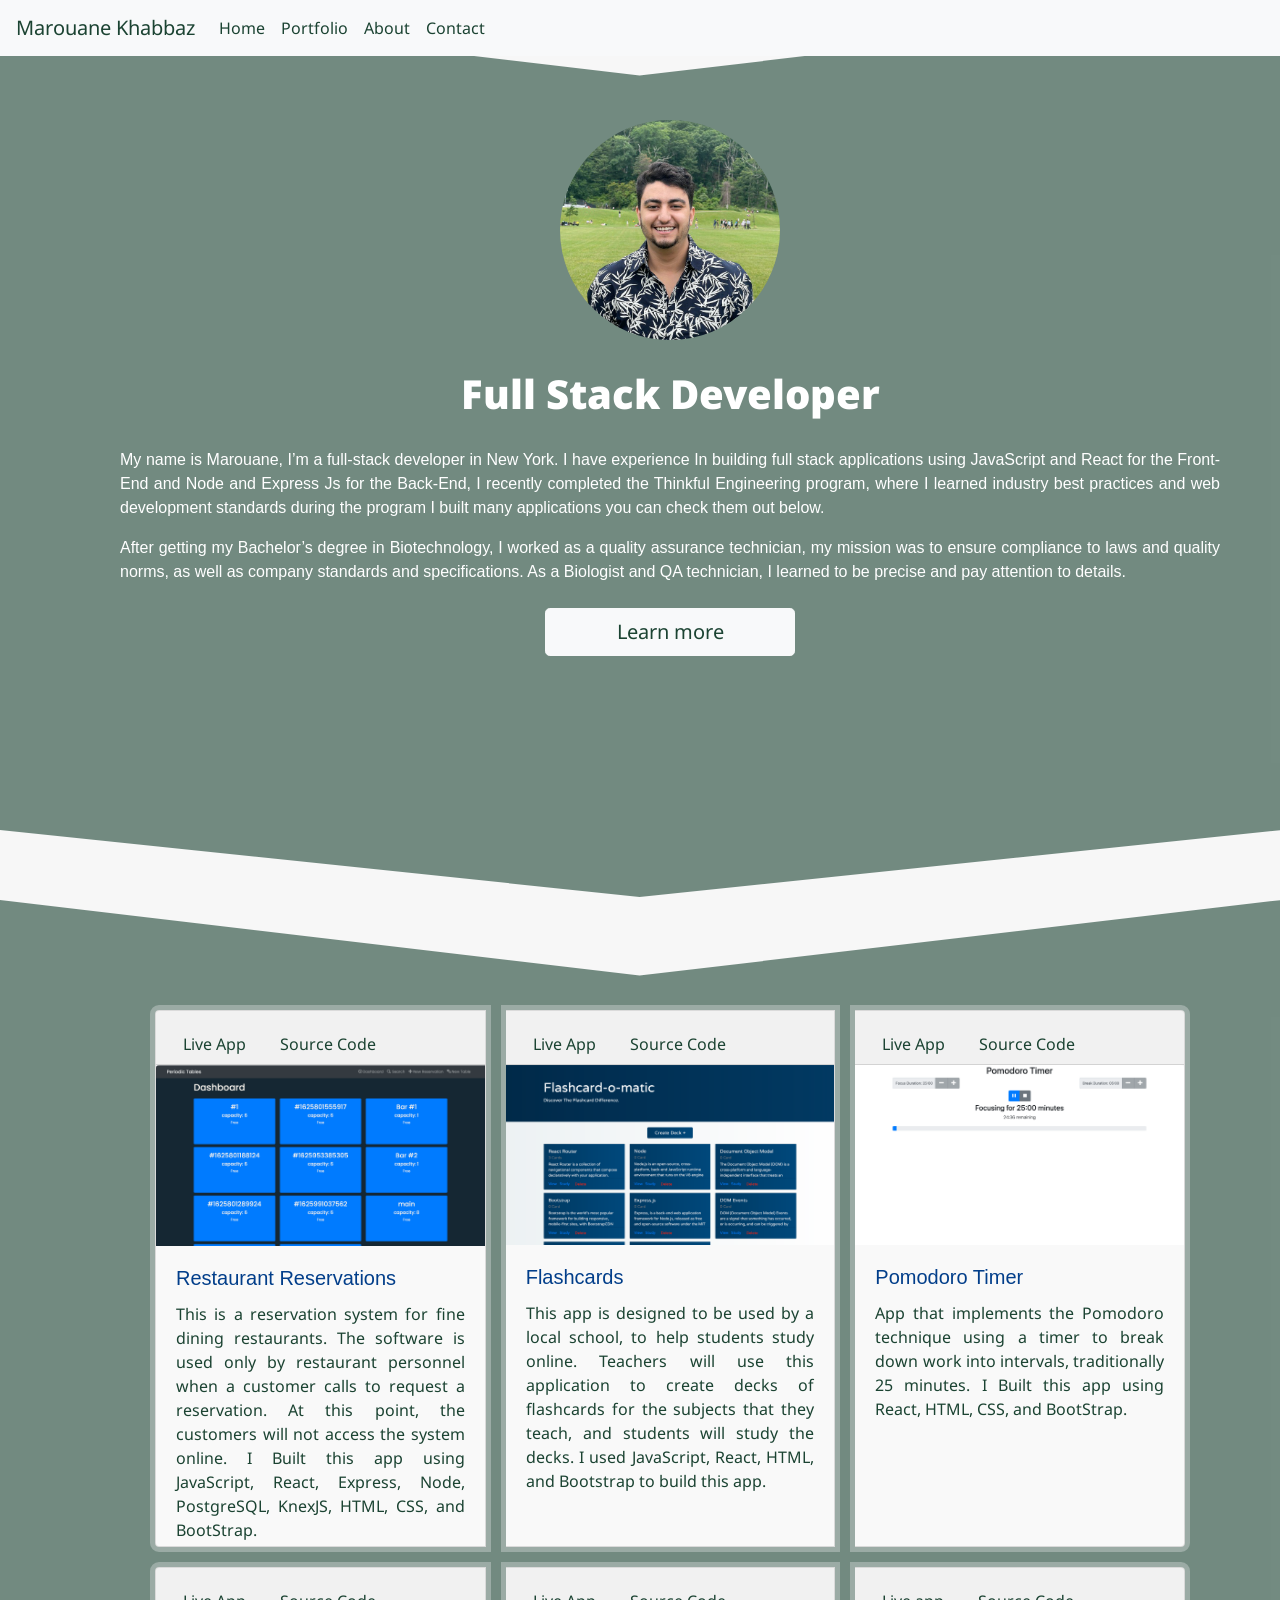
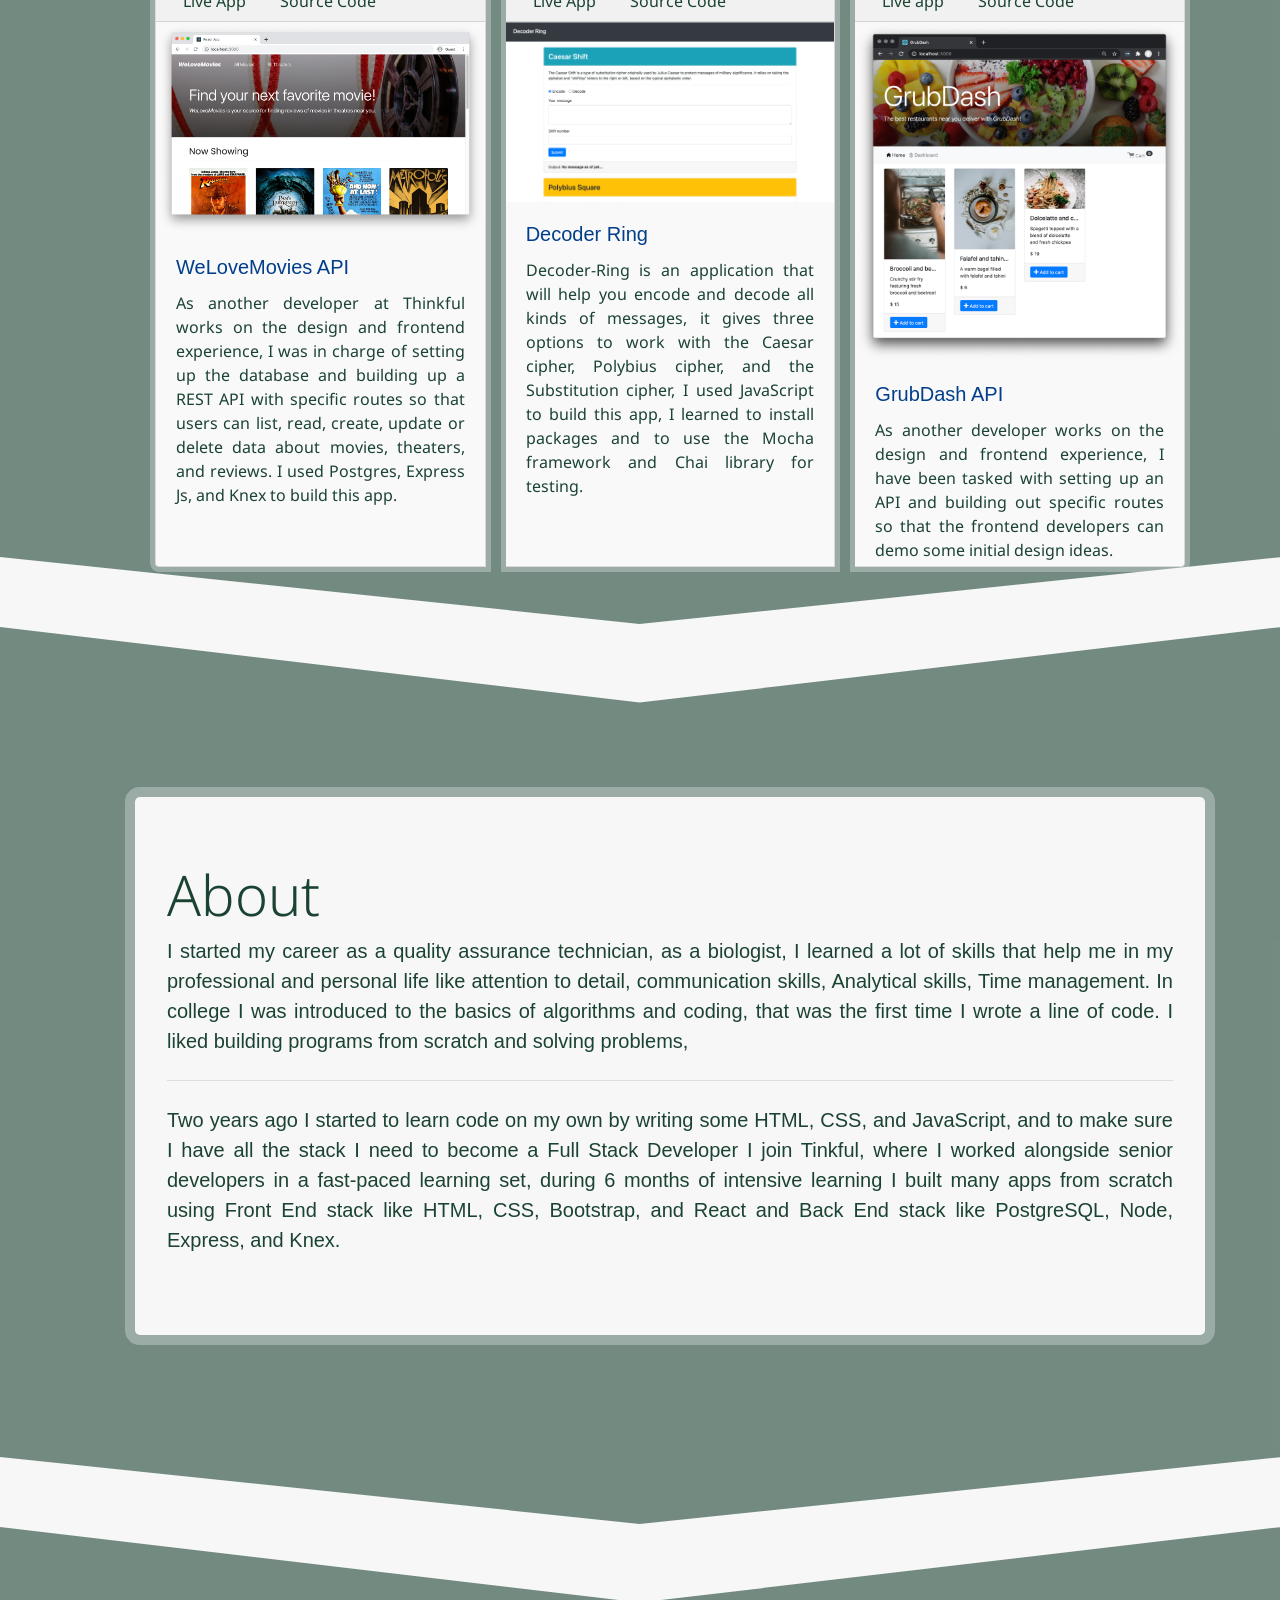
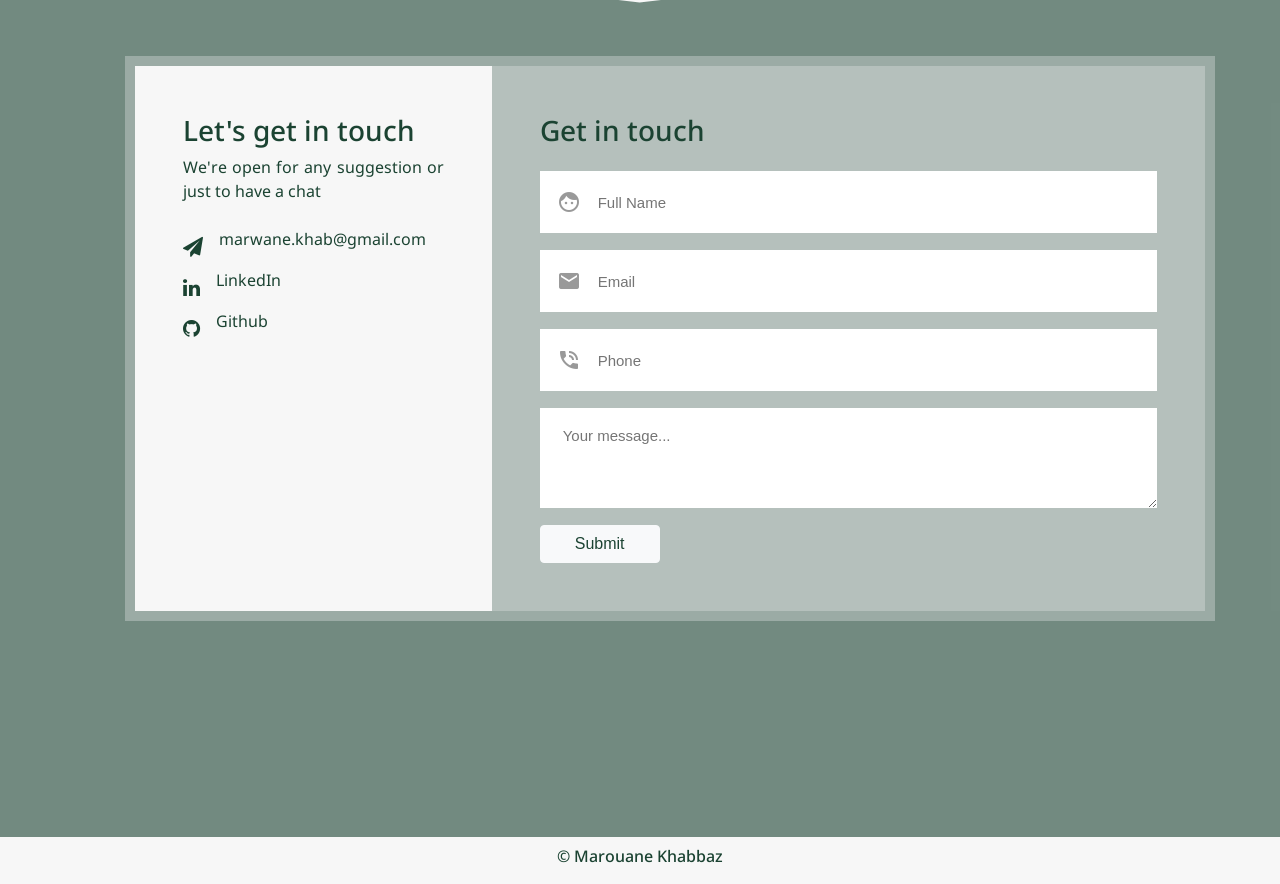
==== index.html @ a15df9b9 "Add files via upload" ====
<!doctype html>
<html lang="en">
  <head>
    <!-- Required meta tags -->
    <meta charset="utf-8">
    <meta name="viewport" content="width=device-width, initial-scale=1, shrink-to-fit=no">
  

    <!-- Bootstrap CSS -->
    <link rel="stylesheet" href="https://cdnjs.cloudflare.com/ajax/libs/font-awesome/4.7.0/css/font-awesome.min.css">
    <link rel="stylesheet" href="https://maxcdn.bootstrapcdn.com/bootstrap/4.0.0/css/bootstrap.min.css" integrity="sha384-Gn5384xqQ1aoWXA+058RXPxPg6fy4IWvTNh0E263XmFcJlSAwiGgFAW/dAiS6JXm" crossorigin="anonymous">
    <link href="main.css" rel="stylesheet" type="text/css"/>
    <link href="card.css" rel="stylesheet" type="text/css"/>
    <link href="contact.css" rel="stylesheet" type="text/css"/>
    <link href="https://fonts.googleapis.com/css2?family=Material+Icons"
    rel="stylesheet">
    <link rel="shortcut icon" href="images/logo_transparent.png" type="image/x-icon">
    <title>Marouane Khabbaz</title>
  </head>
  <body>
    
    <nav class="navbar navbar-expand-lg  navbar-light bg-light fixed-top justify-content-between">
      <a class="navbar-brand" href="#home">Marouane Khabbaz</a>
      <button class="navbar-toggler" type="button" data-toggle="collapse" data-target="#navbarNavAltMarkup" aria-controls="navbarNavAltMarkup" aria-expanded="false" aria-label="Toggle navigation">
        <span class="navbar-toggler-icon"></span>
      </button>
      <div class="collapse navbar-collapse " id="navbarNavAltMarkup">
        <div class="navbar-nav">
          <a class="nav-item nav-link active" href="#home">Home <span class="sr-only">(current)</span></a>
          <a class="nav-item nav-link" href="#portfolio">Portfolio</a>
          <a class="nav-item nav-link" href="#about">About</a>
          <a class="nav-item nav-link " href="#contact">Contact</a>
        </div>
      </div>
    </nav>


    <section id="home"> 
      <div class="full-screen padding" >

        <!-- <div class="custom-shape-divider-top-1627607519">
          <svg data-name="Layer 1" xmlns="http://www.w3.org/2000/svg" viewBox="0 0 1200 120" preserveAspectRatio="none">
              <path d="M1200 0L0 0 892.25 114.72 1200 0z" class="shape-fill"></path>
          </svg>
      </div> -->

      <div class="custom-shape-divider-top-1627754936">
        <svg data-name="Layer 1" xmlns="http://www.w3.org/2000/svg" viewBox="0 0 1200 120" preserveAspectRatio="none">
            <path d="M1200 0L0 0 598.97 114.72 1200 0z" class="shape-fill"></path>
        </svg>
    </div>
  
        <img src="images/profile.jpeg" class="profile" alt="My picture" > 
        <h1 class="title ">Full Stack Developer </h1> 
        <p >
          My name is Marouane, I’m a full-stack developer in New York. I have experience In building full stack applications using 
          JavaScript and React for the Front-End and Node and Express Js for the Back-End,
           I recently completed the Thinkful Engineering program, where I learned industry best practices and web development 
           standards during the program I built many applications you can check them out below. 

        </p>
        <p>
          After getting my Bachelor’s degree in  Biotechnology, 
          I worked as a quality assurance technician, my mission was to ensure 
          compliance to laws and quality norms, as well as company standards and 
          specifications. As a Biologist and QA technician, I learned to be precise 
          and pay attention to details.
        </p>

        <div class= " d-flex justify-content-center m-4 ">
          <a class="btn btn-light btn-lg" href="#portfolio">Learn more </a>
        </div>
   
        <div class="custom-shape-divider-bottom-1627754737">
          <svg data-name="Layer 1" xmlns="http://www.w3.org/2000/svg" viewBox="0 0 1200 120" preserveAspectRatio="none">
              <path d="M598.97 114.72L0 0 0 120 1200 120 1200 0 598.97 114.72z" class="shape-fill"></path>
          </svg>
      </div>
  
    <!-- <div class="custom-shape-divider-bottom-1627606952">
      <svg data-name="Layer 1" xmlns="http://www.w3.org/2000/svg" viewBox="0 0 1200 120" preserveAspectRatio="none">
          <path d="M1200 120L0 16.48 0 0 1200 0 1200 120z" class="shape-fill"></path>
      </svg> -->
  </div>


  
    </div> 


   </section  >


    <section id="portfolio" class="full-screen padding-cards"> 

        <!-- <div class="custom-shape-divider-top-1627607057">
          <svg data-name="Layer 1" xmlns="http://www.w3.org/2000/svg" viewBox="0 0 1200 120" preserveAspectRatio="none">
              <path d="M1200 120L0 16.48 0 0 1200 0 1200 120z" class="shape-fill"></path>
          </svg>
        </div> -->
          
        <div class="custom-shape-divider-top-1627754936">
          <svg data-name="Layer 1" xmlns="http://www.w3.org/2000/svg" viewBox="0 0 1200 120" preserveAspectRatio="none">
              <path d="M1200 0L0 0 598.97 114.72 1200 0z" class="shape-fill"></path>
          </svg>
      </div>

      <div class="container-fluid"> 

        <div class="card-group ">
          <div class="card">
                <div class="card-header">
                    <ul class="nav nav-tabs card-header-tabs">
                      <li class="nav-item">
                        <a class="nav-link" target="blank" href="https://front-end-topaz-one.vercel.app/dashboard">Live App</a>
                      </li>
                      <li class="nav-item">
                        <a class="nav-link " target="blank" href="https://github.com/marouanekhabbaz/restaurant-reservation-for-admin">Source Code</a>
                      </li>
                    </ul>
                  </div>
                <img class="card-img-top"    src="images/reservation.png"  alt="Card image cap">
                <div class="card-body">
                  <h5 class="card-title">Restaurant Reservations </h5>
        
                  <p class="card-text">This is a  reservation system for
                      fine dining restaurants. The software is used only 
                      by restaurant personnel when a customer calls to request 
                      a reservation. At this point,
                      the customers will not access the system online. 
                      I Built this app using JavaScript, React, Express,
                        Node, PostgreSQL, KnexJS,  HTML, CSS, and BootStrap.</p>
        
                </div>
              </div> 
              
            <div class="card">
                <div class="card-header">
                    <ul class="nav nav-tabs card-header-tabs">
                      <li class="nav-item">
                        <a class="nav-link" target="blank" href="https://flashcards-project-main-marouanekhabbaz.vercel.app/">Live App</a>
                      </li>
                      <li class="nav-item">
                        <a class="nav-link " target="blank" href="https://github.com/marouanekhabbaz/Flashcards-Project">Source Code</a>
                      </li>
                    </ul>
                  </div>
                <img class="card-img-top"    src="images/flashcard.png"  alt="Card image cap">
                <div class="card-body">
                  <h5 class="card-title">Flashcards</h5>
                  <p class="card-text">This app is designed to be used by a local school, 
                      to help students study online. Teachers will use this application to create decks 
                      of flashcards for the subjects that they teach, and students will study the decks. 
                      I used JavaScript, React, HTML, and Bootstrap to build this app.</p>
                </div>
            </div>  

            <div class="card">
                <div class="card-header">
                    <ul class="nav nav-tabs card-header-tabs">
                        <li class="nav-item">
                            <a class="nav-link "  target="blank" href="https://project-timer-main.vercel.app/"> Live App</a>
                          </li>
                      <li class="nav-item">
                        <a class="nav-link"  target="blank" href="https://github.com/marouanekhabbaz/Pomodoro-timer">Source Code</a> 
                      </li>
                    </ul>
                  </div>

                <img class="card-img-top"    src="images/timer.png"  alt="Card image cap">
                
                <div class="card-body">
                  <h5 class="card-title">Pomodoro Timer</h5>
                  <p class="card-text">
                    App that implements the Pomodoro technique using a timer 
                    to break down work into intervals, traditionally 25 minutes. I Built this app using React, HTML, CSS, and BootStrap.</p>
                
                </div>
            </div>  

      </div>    

      </div>

      <div class="container-fluid margin"> 

        <div class="card-group ">

          <div class="card">
            <div class="card-header">
                <ul class="nav nav-tabs card-header-tabs">
                  <li class="nav-item">
                    <a class="nav-link"  target="blank" href="https://we-love-movies-back-end-by-khabbaz-marouane.vercel.app/">Live App</a>
                  </li>
                  <li class="nav-item">
                    <a class="nav-link "  target="blank" href="https://github.com/marouanekhabbaz/backend-WeLoveMovies">Source Code</a>
                  </li>
                </ul>
              </div>
            <img class="card-img-top"    src="images/home.png"  alt="cypher picture">
            <div class="card-body">
              <h5 class="card-title"> WeLoveMovies API </h5>
              <p class="card-text">
                As another developer at Thinkful works on the design and frontend experience, 
                I was in charge of setting up the database and building up a REST API with specific routes so that users can list,
                 read, create, update or delete data about movies, theaters, and reviews. I used Postgres, Express Js, 
                 and Knex to build this app.  
                </p>
            </div>
        </div>
        
         
        <div class="card">
            <div class="card-header">
                <ul class="nav nav-tabs card-header-tabs">
                  <li class="nav-item">
                    <a class="nav-link"  target="blank" href="https://marouanekhabbaz.github.io/Decoder-Ring/">Live App</a>
                  </li>
                  <li class="nav-item">
                    <a class="nav-link "  target="blank" href="https://github.com/marouanekhabbaz/Decoder-Ring">Source Code</a>
                  </li>
                </ul>
              </div>
            <img class="card-img-top"    src="images/decoder.png"  alt="cypher picture">
            <div class="card-body">
              <h5 class="card-title"> Decoder Ring </h5>
              <p class="card-text">
                Decoder-Ring is an application that will help you encode and decode all kinds of messages, it gives three options to work with
                the Caesar cipher, Polybius cipher, and the Substitution cipher,  I used JavaScript to build this app,  I learned to install packages and to use the Mocha framework and 
                Chai library for testing. 
                </p>
            </div>
        </div>  

    <div class="card">
        <div class="card-header">
            <ul class="nav nav-tabs card-header-tabs">
              <li class="nav-item">
                <a class="nav-link "  target="blank" href="https://thinkful-grubdush-front-end.vercel.app/">Live app</a>
              </li>
              <li class="nav-item">
                <a class="nav-link "  target="blank" href="https://github.com/marouanekhabbaz/GrubDash-Back-end">Source Code</a>
              </li>
            </ul>
          </div>
        <img class="card-img-top"    src="images/grubdash.png"  alt="cypher picture">
        <div class="card-body">
          <h5 class="card-title"> GrubDash API </h5>
          <p class="card-text">
            As another developer works on the design and frontend experience, 
            I have been tasked with setting up an API and building out specific routes so that the 
            frontend developers can demo some initial design ideas.
            </p>
            </p>
        </div>

    </div>

          </div>
      </div>



        <div class="custom-shape-divider-bottom-1627754737">
          <svg data-name="Layer 1" xmlns="http://www.w3.org/2000/svg" viewBox="0 0 1200 120" preserveAspectRatio="none">
              <path d="M598.97 114.72L0 0 0 120 1200 120 1200 0 598.97 114.72z" class="shape-fill"></path>
          </svg>
      </div>

    </div>
      

  </section>

   <section id="about" class="full-screen">

    <div class="custom-shape-divider-top-1627754936">
      <svg data-name="Layer 1" xmlns="http://www.w3.org/2000/svg" viewBox="0 0 1200 120" preserveAspectRatio="none">
          <path d="M1200 0L0 0 598.97 114.72 1200 0z" class="shape-fill"></path>
      </svg>
  </div>

      </div>
        <div class="container-fluid"> 
        <div class="jumbotron">
          <h1 class="display-4">About</h1>
          <p class="lead">
            I started my career as a quality assurance technician, as a biologist,
            I learned a lot of skills that help me in my professional and personal life like attention to detail, 
            communication skills, Analytical skills, Time management. In college I was introduced to the basics of algorithms and coding,
            that was the first time I wrote a line of code. I liked building programs from scratch and solving problems,
          </p>
          <hr class="my-4">
          <p class="lead">
            Two years ago I started to learn code on my own by writing some HTML, CSS, and JavaScript, and to make sure I have
        all the stack I need to become a Full Stack Developer I join Tinkful, where I worked alongside senior developers in a fast-paced 
        learning set, during 6 months of intensive learning I built many apps from scratch using Front End stack like HTML, CSS, Bootstrap, and React
        and Back End stack like PostgreSQL, Node, Express, and Knex. 
          </p>
        </div>
      </div>

      <div class="custom-shape-divider-bottom-1627754737">
        <svg data-name="Layer 1" xmlns="http://www.w3.org/2000/svg" viewBox="0 0 1200 120" preserveAspectRatio="none">
            <path d="M598.97 114.72L0 0 0 120 1200 120 1200 0 598.97 114.72z" class="shape-fill"></path>
        </svg>
    </div>



    </div>

  </section>

	<section class="full-screen" id="contact">

    <div class="custom-shape-divider-top-1627754936">
      <svg data-name="Layer 1" xmlns="http://www.w3.org/2000/svg" viewBox="0 0 1200 120" preserveAspectRatio="none">
          <path d="M1200 0L0 0 598.97 114.72 1200 0z" class="shape-fill"></path>
      </svg>
  </div>

		<div class="container">
			<div class="row justify-content-center">
				<div class="col-md-6 text-center mb-5">
				</div>
			</div>
			<div class="row justify-content-center">
				<div class="col-md-12">
					<div class="wrapper">
						<div class="row no-gutters">
							<div class="col-lg-8 col-md-7 order-md-last d-flex align-items-stretch">
								<div class="contact-wrap w-100 p-md-5 p-4">
									<h3 class="mb-4">Get in touch</h3>


                  <form action='https://formspree.io/f/xayayeqr' method="post">
                    <div class="wrap-input100 " >
                      <input class="input100" id="name" type="text" name="name" placeholder="Full Name" required>
                      <label class="label-input100" for="name">
                        <span class="material-icons">
                          face
                          </span>
                          
                      </label>
                    </div>
            
                    <div class="wrap-input100 "  >
                      <input class="input100" id="email" type="text" name="email" placeholder="Email" required>
                      <label class="label-input100" for="email">
                        <span class="material-icons">
                          email
                          </span>
                      </label>
                    </div>
            
                    <div class="wrap-input100 ">
                      <input class="input100" id="phone" type="text" name="phone" placeholder="Phone" >
                      <label class="label-input100" for="phone">
                        <span class="material-icons">
                          phone_in_talk
                          </span>
                      </label>
                    </div>
            
                    <div class="wrap-input100"  >
                      <textarea class="input100" name="message" placeholder="Your message..." required ></textarea>
                    </div>

                   
                        <button type="submit" class="btn btn-light ">
                          Submit
                        </button>

                      
                  </form>


								</div>
							</div>
							<div class="col-lg-4 col-md-5 d-flex align-items-stretch">
								<div class="info-wrap bg-pink w-100 p-md-5 p-4">
									<h3>Let's get in touch</h3>
									<p class="mb-4">We're open for any suggestion or just to have a chat</p>
				      
				        	<div class="dbox w-100 d-flex align-items-center">
				        		<div class="icon d-flex align-items-center justify-content-center">
                      <a href="mailto:marwane.khab@gmail.com">	<span class="fa fa-paper-plane " style="font-size:20px"></span> </a>
				        		</div>
				        		<div class="text pl-3">
					            <p><a href="mailto:marwane.khab@gmail.com"> marwane.khab@gmail.com</a></p>
					          </div>
				          </div>

                  	<div class="dbox w-100 d-flex align-items-center">
                  <div class="icon d-flex align-items-center justify-content-center">
                    <a href="https://www.linkedin.com/in/marouane-khabbaz/" target="blank" >  <i class="fa fa-linkedin" aria-hidden="true" style="font-size:20px"></i> </a>
                  </div>
                  <div class="text pl-3">
                    <p> <a href="https://www.linkedin.com/in/marouane-khabbaz/" target="blank">LinkedIn</a></p>
                  </div>
                    </div>
				        	<div class="dbox w-100 d-flex align-items-center">
				        		<div class="icon d-flex align-items-center justify-content-center">
                      <a href="https://github.com/marouanekhabbaz" target="blank"> <i class="fa fa-github" style="font-size:20px"></i> </a>
				        		</div>
				        		<div class="text pl-3">
					            <p> <a href="https://github.com/marouanekhabbaz" target="blank">Github</a></p>
					          </div>
				          </div>
			          </div>
							</div>
						</div>
					</div>
				</div>
			</div>
		</div>


  </div>

	</section>


 
  
<!-- footer section --> 
    <footer>
      <h6> © Marouane Khabbaz</h6>
    </footer>
<!-- the script link in the bottom of the page to make the page load faster --> 


    <!-- Optional JavaScript -->
    <!-- jQuery first, then Popper.js, then Bootstrap JS -->
    <script src="https://code.jquery.com/jquery-3.2.1.slim.min.js" integrity="sha384-KJ3o2DKtIkvYIK3UENzmM7KCkRr/rE9/Qpg6aAZGJwFDMVNA/GpGFF93hXpG5KkN" crossorigin="anonymous"></script>
    <script src="https://cdnjs.cloudflare.com/ajax/libs/popper.js/1.12.9/umd/popper.min.js" integrity="sha384-ApNbgh9B+Y1QKtv3Rn7W3mgPxhU9K/ScQsAP7hUibX39j7fakFPskvXusvfa0b4Q" crossorigin="anonymous"></script>
    <script src="https://maxcdn.bootstrapcdn.com/bootstrap/4.0.0/js/bootstrap.min.js" integrity="sha384-JZR6Spejh4U02d8jOt6vLEHfe/JQGiRRSQQxSfFWpi1MquVdAyjUar5+76PVCmYl" crossorigin="anonymous"></script>
    
  </body>
</html>
---- main.css ----
@import url('https://fonts.googleapis.com/css2?family=Noto+Sans&display=swap');


html, body{
    box-sizing:border-box;
    margin: 0 !important;
    padding: 0 !important;
    background-color: #F7F7F7;
    scroll-behavior: smooth;
    overflow: scroll;
}


.title {
    font-family: 'Cinzel Decorative', cursive;
    text-align: center;
    font-weight: 1000;
    margin-bottom: 30px;
    color: #ffffff !important;
}

.btn-lg{
    color: rgba(27, 67, 50, 1) !important;
    width: 250px !important;
}

@media (max-width:300px){
    .title{
        font-size: 30px !important;
        font-weight: 700;
    }
    /* nav{
        overflow: hidden !important;
        display: inline !important;
        width: 50%;
    }  */
    .navbar-brand{
        font-size: small;
    }

    .btn-lg{
        color: rgba(27, 67, 50, 1) !important;
        width: 80px !important;
        overflow: scroll;
        font-size: small;
    }
    .info-wrap, .full-screen {
        overflow: scroll;
    }


}




.lead{
    color: rgba(27, 67, 50, 1) !important;
}

h1, h2 , h3 , a , .card-text, .mb-4 {
    font-family: 'Noto Sans', sans-serif !important;
    color: rgba(27, 67, 50, 1) !important;
}

h6 {
    font-family: 'Noto Sans', sans-serif !important;
    text-align: center;
}

p{
    text-align: justify;
}

.padding{
    padding: 60px;
}

.padding-cards{
    padding-top: 100px ;
    padding-bottom: 60px;
}

.full-screen {
    display: block;
    height:100%;
    width:100%;
    box-sizing:border-box;
    position: relative;

    background:rgba(27, 67, 50, 0.6);
    background: linear-gradient(45deg, 217, 237, 146, 0,4);
    background: linear-gradient(90deg, 217, 237, 146,0.9);
    background: -moz-linear-gradient(45deg, 217, 237, 146, 0.9);
    background: linear-gradient(45deg, 217, 237, 146, 1);


    /* background: rgba(52, 160, 164, 1);
    background: -webkit-linear-gradient(45deg,52, 160, 164,0,4);
    background: -o-linear-gradient(45deg,52, 160, 164,0,8);
    background: -moz-linear-gradient(45deg,52, 160, 164,0,9);
    background: linear-gradient(45deg,52, 160, 164,0,4); */

    /* background: rgba(219,21,99,1);
    background: -webkit-linear-gradient(45deg, #d5007d, #e53935);
    background: -o-linear-gradient(45deg, #d5007d, #e53935);
    background: -moz-linear-gradient(45deg, #d5007d, #e53935);
    background: linear-gradient(45deg, #d5007d, #e53935); */
    color: #ffffff;;
  }
  .profile {
    display: block;
    margin-left: auto;
    margin-right: auto;
    margin-bottom: 30px;
    margin-top: 30px;
    width: 30%;
    border-radius: 50%;
    }
  @media all and (min-width:1000px) {

    .portfolio{ 
        margin-top: 60px !important;
        margin-bottom: 60px !important;
    }

    .full-screen {
        display: block;
        height:100%;
        width:100%;
        padding: 60px;
        padding-top: 90px;
        padding-left: 120px;
        min-height: 100vh;
        box-sizing:border-box;
        position: relative;
        background:rgba(27, 67, 50, 0.6);
        background: linear-gradient(45deg, 217, 237, 146, 0,4);
        background: linear-gradient(90deg, 217, 237, 146,0.9);
        background: -moz-linear-gradient(45deg, 217, 237, 146, 0.9);
        background: linear-gradient(45deg, 217, 237, 146, 1);
    }
    .profile {
        display: block;
        margin-left: auto;
        margin-right: auto;
        margin-bottom: 30px;
        width: 20%;
        border-radius: 50%;
        
        }

        .btn{
            width: 120px;
            color: rgba(27, 67, 50, 1) !important;
        }
  }


  .custom-shape-divider-bottom-1627582986 {
    position: absolute;
    bottom: 0;
    left: 0;
    width: 100%;
    overflow: visible;
    line-height: 0;
    margin: 0;
}

.custom-shape-divider-bottom-1627582986 svg {
    position: relative;
    display: block;
    width: calc(100%);
    width: calc(100% + 1.3px);
    height: 160px;
}

.custom-shape-divider-bottom-1627582986 .shape-fill {
    fill: #ffffff;
    height: 100px;
}

/** For tablet devices **/


@media (min-width: 600px) and (max-width: 1000px)   {
    .custom-shape-divider-bottom-1627582986 svg {
        width: calc(100% + 1.3px);
        height: 50px;
    }
}

@media  (max-width: 600px) {
    .custom-shape-divider-bottom-1627582986 svg {
        width: calc(100% + 1.3px);
        height: 70px;
    }
}


/* for homne a the top */

  .custom-shape-divider-top-1627607519 {
    position: absolute;
    top: 0;
    left: 0;
    width: 100%;
    overflow: hidden;
    line-height: 0;
}

.custom-shape-divider-top-1627607519 svg {
    position: relative;
    display: block;
    width: calc(100% + 1.3px);
    height: 80px;
}

.custom-shape-divider-top-1627607519 .shape-fill {
    fill: #F7F7F7;
}

/** For mobile devices **/
@media (max-width: 767px) {
    .custom-shape-divider-top-1627607519 svg {
        width: calc(100% + 1.3px);
        height: 100px;
    }
}



/* for home at the top */

.custom-shape-divider-bottom-1627606952 {
    position: absolute;
    bottom: 0;
    left: 0;
    width: 100%;
    overflow: hidden;
    line-height: 0;
    transform: rotate(180deg);
}

.custom-shape-divider-bottom-1627606952 svg {
    position: relative;
    display: block;
    width: calc(100% + 1.3px);
    height: 86px;
}

.custom-shape-divider-bottom-1627606952 .shape-fill {
    fill: #F7F7F7;
}






/* for projects  at the top */



.custom-shape-divider-top-1627607057 {
    position: absolute;
    top: 0;
    left: 0;
    width: 100%;
    overflow: hidden;
    line-height: 0;
}

.custom-shape-divider-top-1627607057 svg {
    position: relative;
    display: block;
    width: calc(100% + 1.3px);
    height: 86px;
}

.custom-shape-divider-top-1627607057 .shape-fill {
    fill: #F7F7F7;
}






 .custom-shape-divider-bottom-1627623714 {
    position: absolute;
    bottom: 0;
    left: 0;
    width: 100%;
    overflow: hidden;
    line-height: 0;
}

.custom-shape-divider-bottom-1627623714 svg {
    position: relative;
    display: block;
    width: calc(100% + 1.3px);
    height: 50px;
}

.custom-shape-divider-bottom-1627623714 .shape-fill {
    fill: #F7F7F7;
}

/** For mobile devices **/
@media (max-width: 767px) {
    .custom-shape-divider-bottom-1627623714 svg {
        width: calc(100% + 1.3px);
        height: 60px;
    }
}




.custom-shape-divider-top-1627624082 {
    position: absolute;
    top: 0;
    left: 0;
    width: 100%;
    overflow: hidden;
    line-height: 0;
}

.custom-shape-divider-top-1627624082 svg {
    position: relative;
    display: block;
    width: calc(100% + 1.3px);
    height: 156px;
}

.custom-shape-divider-top-1627624082 .shape-fill {
    fill: #F7F7F7;
}

/** For mobile devices **/
@media (max-width: 767px) {
    .custom-shape-divider-top-1627624082 svg {
        width: calc(100% + 1.3px);
        height: 60px;
    }
 
    
}


footer{
    text-align: center;
    color: rgba(27, 67, 50, 1) ;
    background-color:#F7F7F7;
    padding: 10px;
    border-top:rgba(27, 67, 50, 0.6)  solid 10px;
     }
---- card.css ----
.card{
  
    margin: 20px;
    background-color: #f9f9f9 ;
    color: #023E8A;
    max-width: 400px;
    max-height: 600px !important;
    outline: rgba(247, 247, 247, 0.3) 5px solid;
  }
  
  
  .card-body {
    height: 300px ;
    overflow: auto ;
    text-align: left ;
  
  
  }

  /* .marging{
      margin-bottom: 100px;
      padding-bottom: 100px;
  } */
  
  
  .card-header{
    background: linear-gradient(to right  white, white,  white ,#0096C7 , );
  }
  
.lead , .display-4{
    color: #023E8A; 
}
/* rgba(47, 247, 247, 0.1) */
.jumbotron{
    background-color: #F7F7F7 ;
    margin-top: 80px;
    outline: rgba(247, 247, 247, 0.3) 10px solid;
}

@media (max-width: 767px) {
    .jumbotron{
        background-color: #F7F7F7 ;
        margin-top: 0px;
        margin-bottom: 30px;
        outline: rgba(247, 247, 247,03 ) 5px solid;
    }

    .lead{
        font-size: medium;
        font-weight: 300;
    }

.card{
    outline: rgba(247, 247, 247, 0.3) 10px solid;
  }

}


/* .custom-shape-divider-bottom-1627625908 {
    position: absolute;
    bottom: 0;
    left: 0;
    width: 100%;
    overflow: hidden;
    line-height: 0;
    transform: rotate(180deg);
}

.custom-shape-divider-bottom-1627625908 svg {
    position: relative;
    display: block;
    width: calc(100% + 1.3px);
    height: 59px;
}

.custom-shape-divider-bottom-1627625908 .shape-fill {
    fill: #F7F7F7;
} */


/* @media (max-width: 767px) {
    .custom-shape-divider-bottom-1627625908 svg {
        width: calc(100% + 1.3px);
        height: 10px;
    }
} */



.custom-shape-divider-bottom-1627754737 {
    position: absolute;
    bottom: 0;
    left: 0;
    width: 100%;
    overflow: hidden;
    line-height: 0;
}

.custom-shape-divider-bottom-1627754737 svg {
    position: relative;
    display: block;
    width: calc(100% + 1.3px);
    height: 70px;
}

.custom-shape-divider-bottom-1627754737 .shape-fill {
    fill: #F7F7F7;
}

/** For mobile devices **/
@media (max-width: 767px) {
    .custom-shape-divider-bottom-1627754737 svg {
        width: calc(100% + 1.3px);
        height: 30px;
    }
}
---- contact.css ----
/*---------------------------------------------*/
  input {
      outline: none;
      border: none;
  }

  textarea {
    outline: none;
    border: none;
  }
  
  textarea:focus, input:focus {
    border-color: transparent !important;
  }
  
 
  iframe {
      border: none !important;
  }
  .wrapper{
    outline: rgba(247, 247, 247, 0.3) 10px solid;
}

.contact-wrap{
    background: rgba( 247,247,247,0.5);
    background: -webkit-linear-gradient(45deg,247,247,247,0.8);
    background: -o-linear-gradient(45deg,247,247,247,0.6);
    background: -moz-linear-gradient(45deg,247,247,247,0.6);
    background: linear-gradient(45deg,247,247,247,0.7);
    color: #023E8A; 
}
.bg-pink{
    background: rgba( 247,247,247,1);
    color: #023E8A; 
}

.material-icons{
 justify-self: center;
}  


  /*------------------------------------------------------------------
  [ Input ]*/
  
  .wrap-input100 {
    width: 100%;
    position: relative;
    background-color: #fff;
    margin-bottom: 17px;
  }
  
  .label-input100 {
    display: flex;
    justify-content: center;
    align-items: center;
    width: 58px;
    height: 62px;
    position: absolute;
    top: 0;
    left: 0;
    cursor: pointer;
    font-size: 18px;
    color: #999999;
  }
  
  .input100 {
    display: block;
    width: 100%;
    background: transparent;
    font-size: 15px;
    color: #43383e;
    line-height: 1.2;
    padding: 0 5px;
  }
  
  
  /*---------------------------------------------*/
  input.input100 {
    height: 62px;
    padding: 0 20px 0 58px;
  }
  
  
  textarea.input100 {
    min-height: 100px;
    padding: 19px 20px 0 23px;
  }
  
  

  .custom-shape-divider-top-1627754936 {
    position: absolute;
    top: 0;
    left: 0;
    width: 100%;
    overflow: hidden;
    line-height: 0;
}

.custom-shape-divider-top-1627754936 svg {
    position: relative;
    display: block;
    width: calc(100% + 1.3px);
    height: 79px;
}

.custom-shape-divider-top-1627754936 .shape-fill {
    fill: #F7F7F7;
}
@media (min-width: 767px) and (max-width: 1000px)  {
    .custom-shape-divider-top-1627754936 svg {
        width: calc(100% + 1.3px);
        height: 45px;
    }
}

/** For mobile devices **/
@media (max-width: 767px) {
    .custom-shape-divider-top-1627754936 svg {
        width: calc(100% + 1.3px);
        height: 30px;
    }
}



/* home */


.custom-shape-divider-bottom-1627756064 {
    position: absolute;
    bottom: 0;
    left: 0;
    width: 100%;
    overflow: hidden;
    line-height: 0;
}

.custom-shape-divider-bottom-1627756064 svg {
    position: relative;
    display: block;
    width: calc(100% + 1.3px);
    height: 94px;
}

.custom-shape-divider-bottom-1627756064 .shape-fill {
    fill: #F7F7F7;
}

/** For mobile devices **/
@media (max-width: 767px) {
    .custom-shape-divider-bottom-1627756064 svg {
        width: calc(100% + 1.3px);
        height: 50px;
    }
}
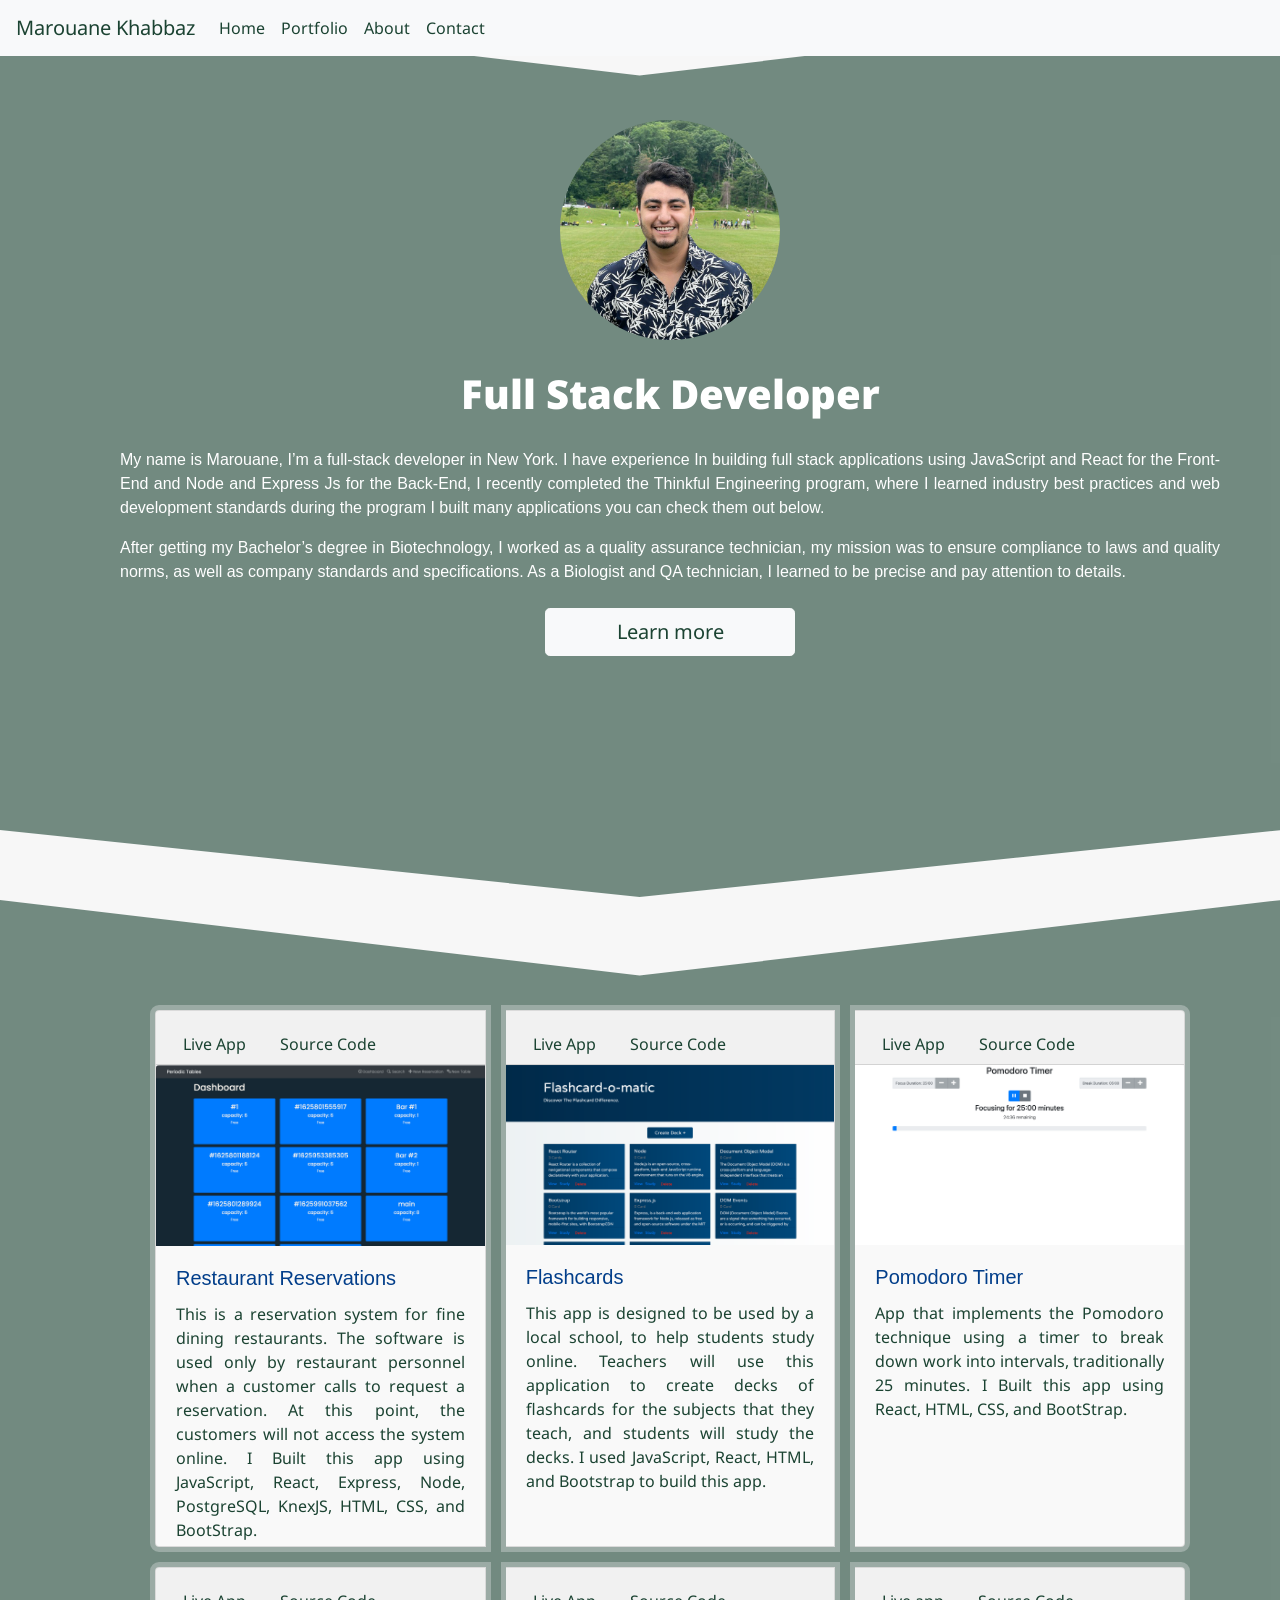
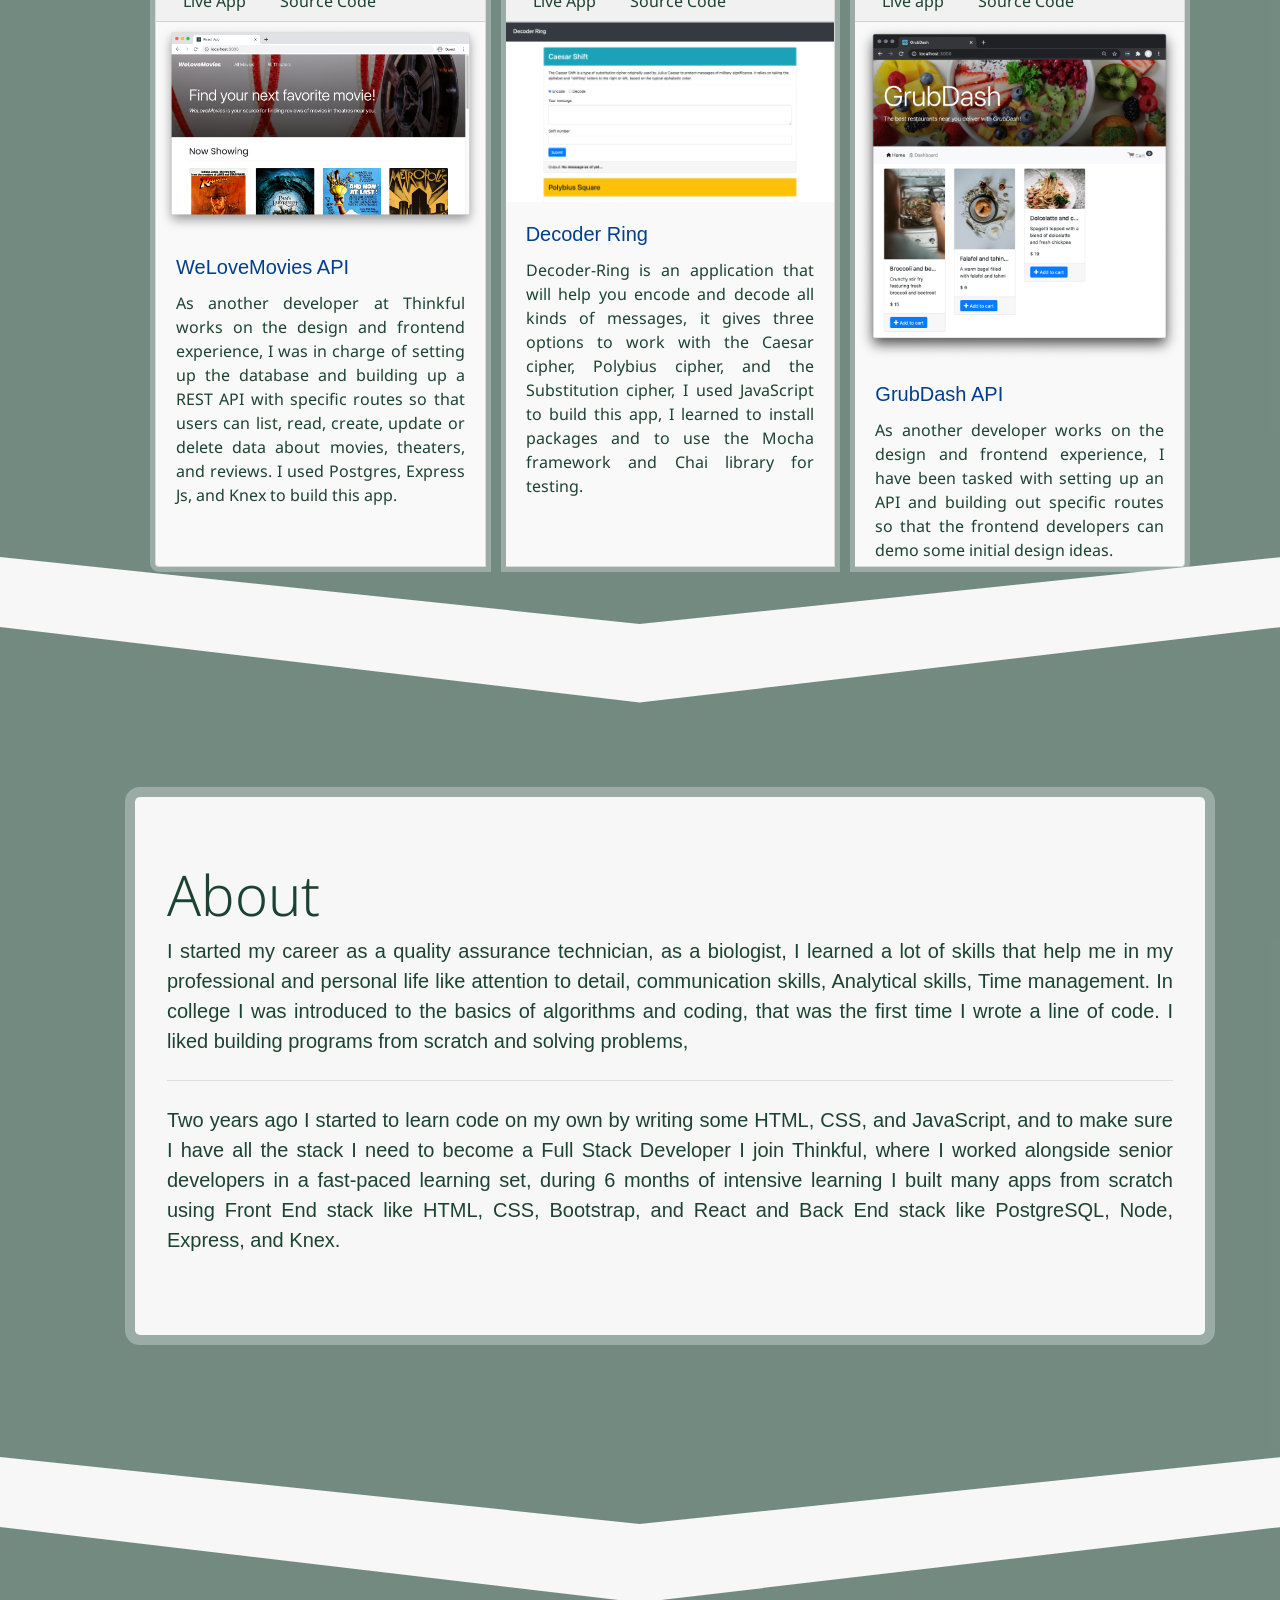
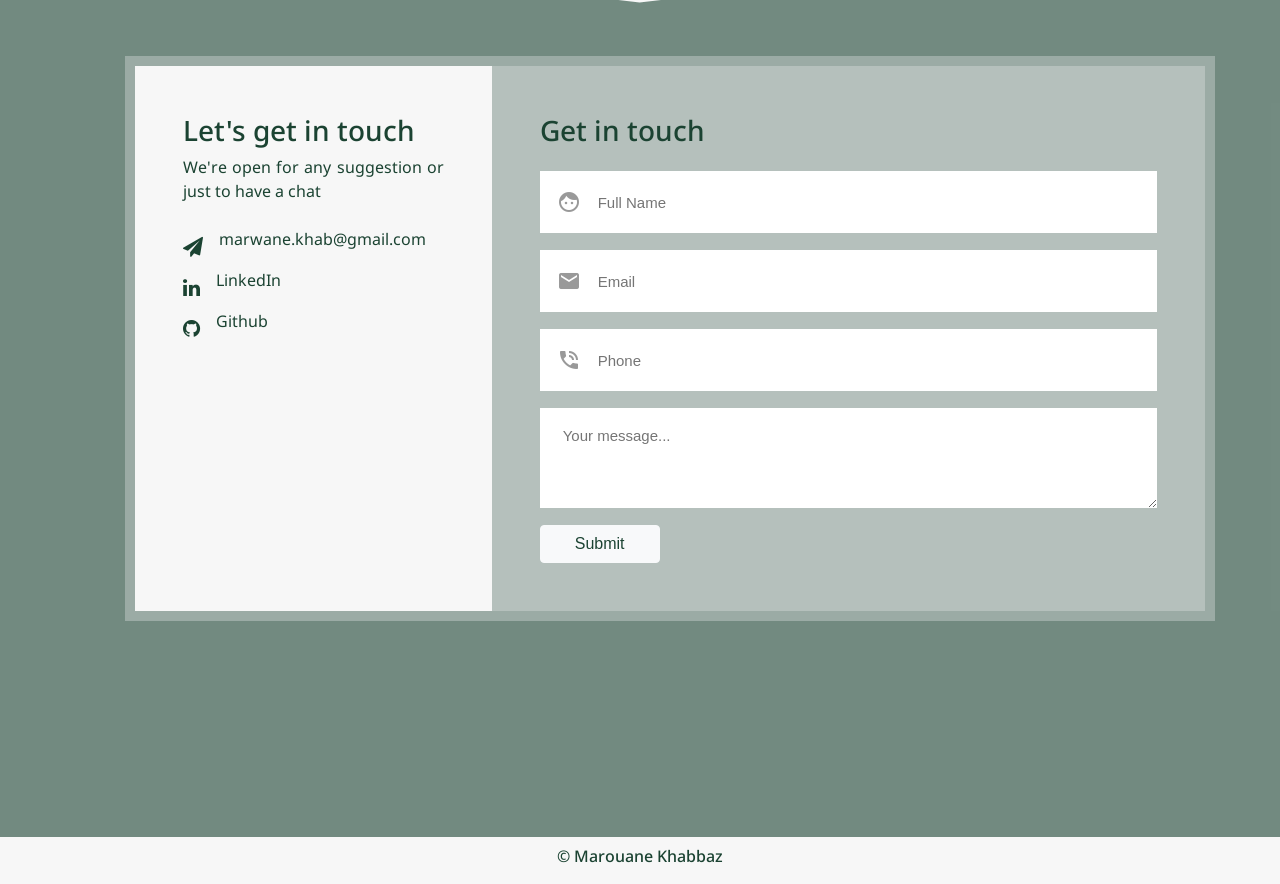
==== commit e50e2a1f: "Update index.html" ====
--- a/index.html
+++ b/index.html
@@ -293,7 +293,7 @@
           <hr class="my-4">
           <p class="lead">
             Two years ago I started to learn code on my own by writing some HTML, CSS, and JavaScript, and to make sure I have
-        all the stack I need to become a Full Stack Developer I join Tinkful, where I worked alongside senior developers in a fast-paced 
+        all the stack I need to become a Full Stack Developer I join Thinkful, where I worked alongside senior developers in a fast-paced 
         learning set, during 6 months of intensive learning I built many apps from scratch using Front End stack like HTML, CSS, Bootstrap, and React
         and Back End stack like PostgreSQL, Node, Express, and Knex. 
           </p>
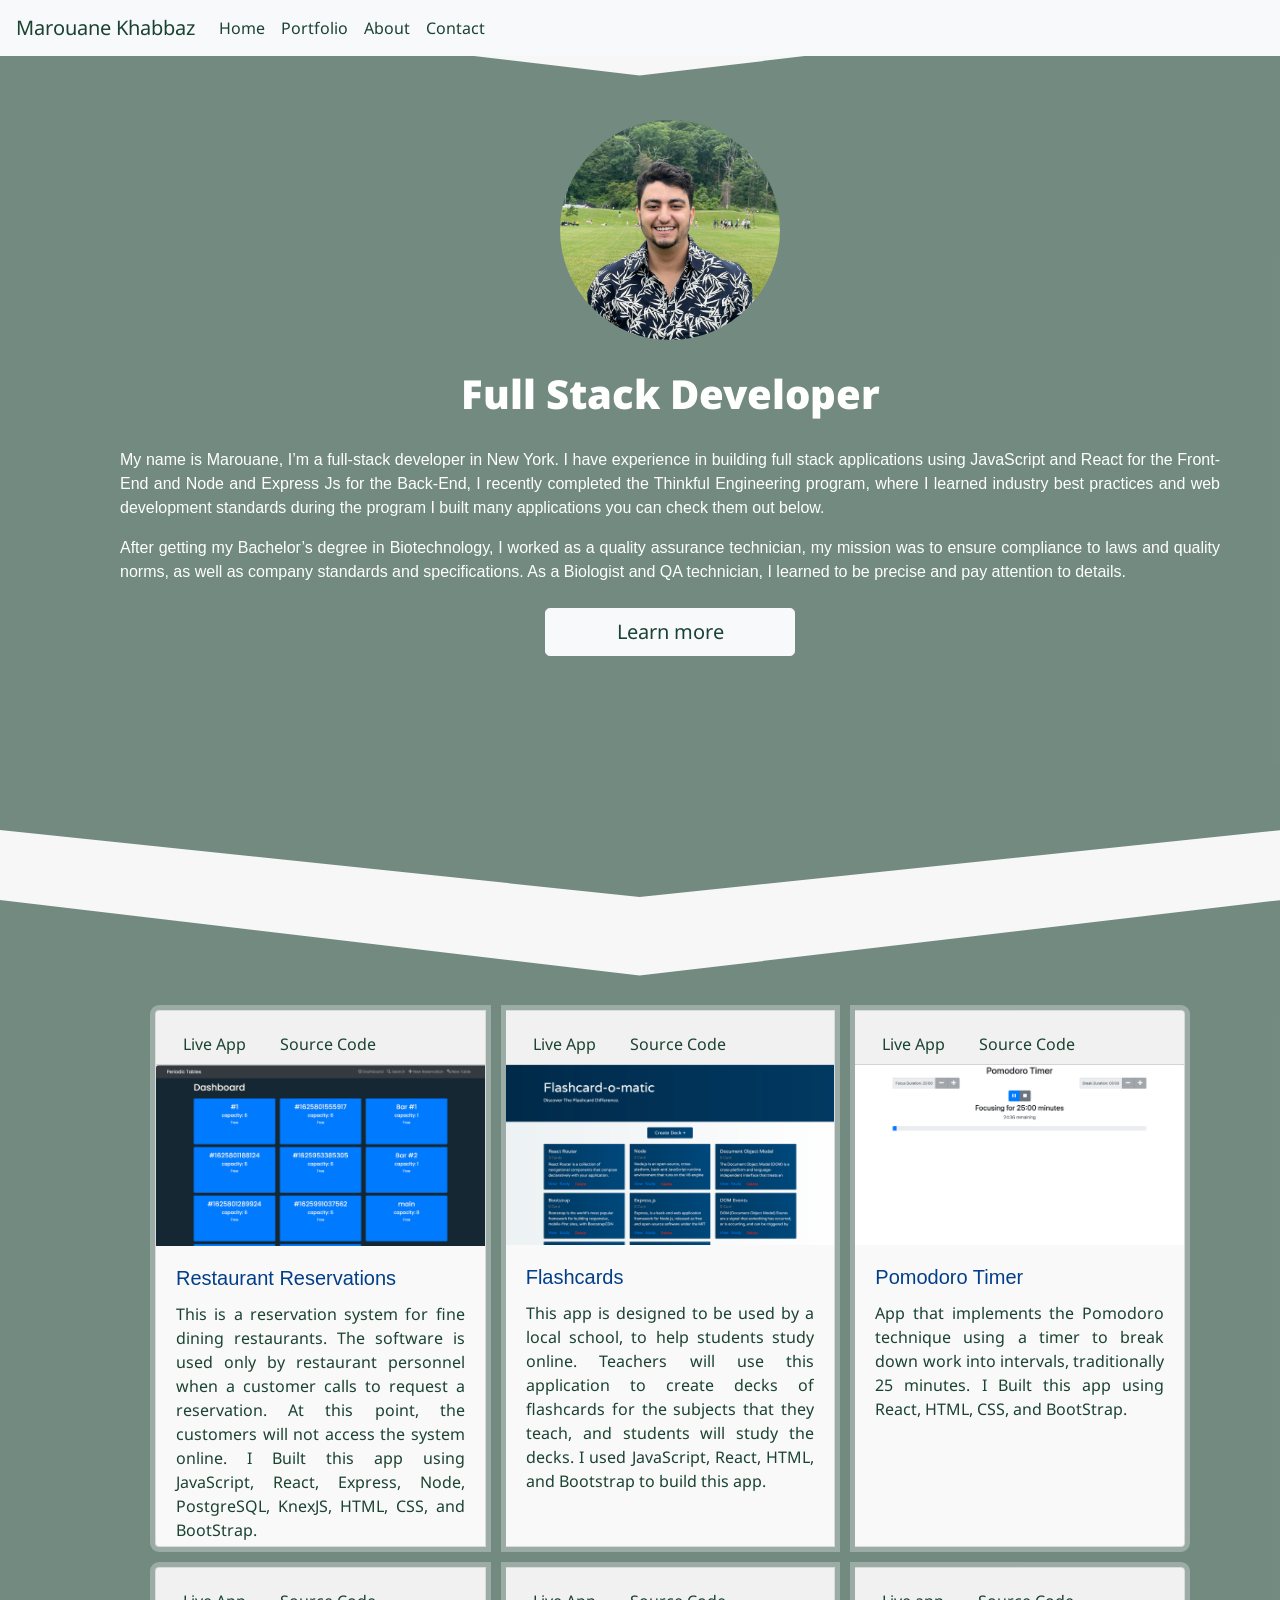
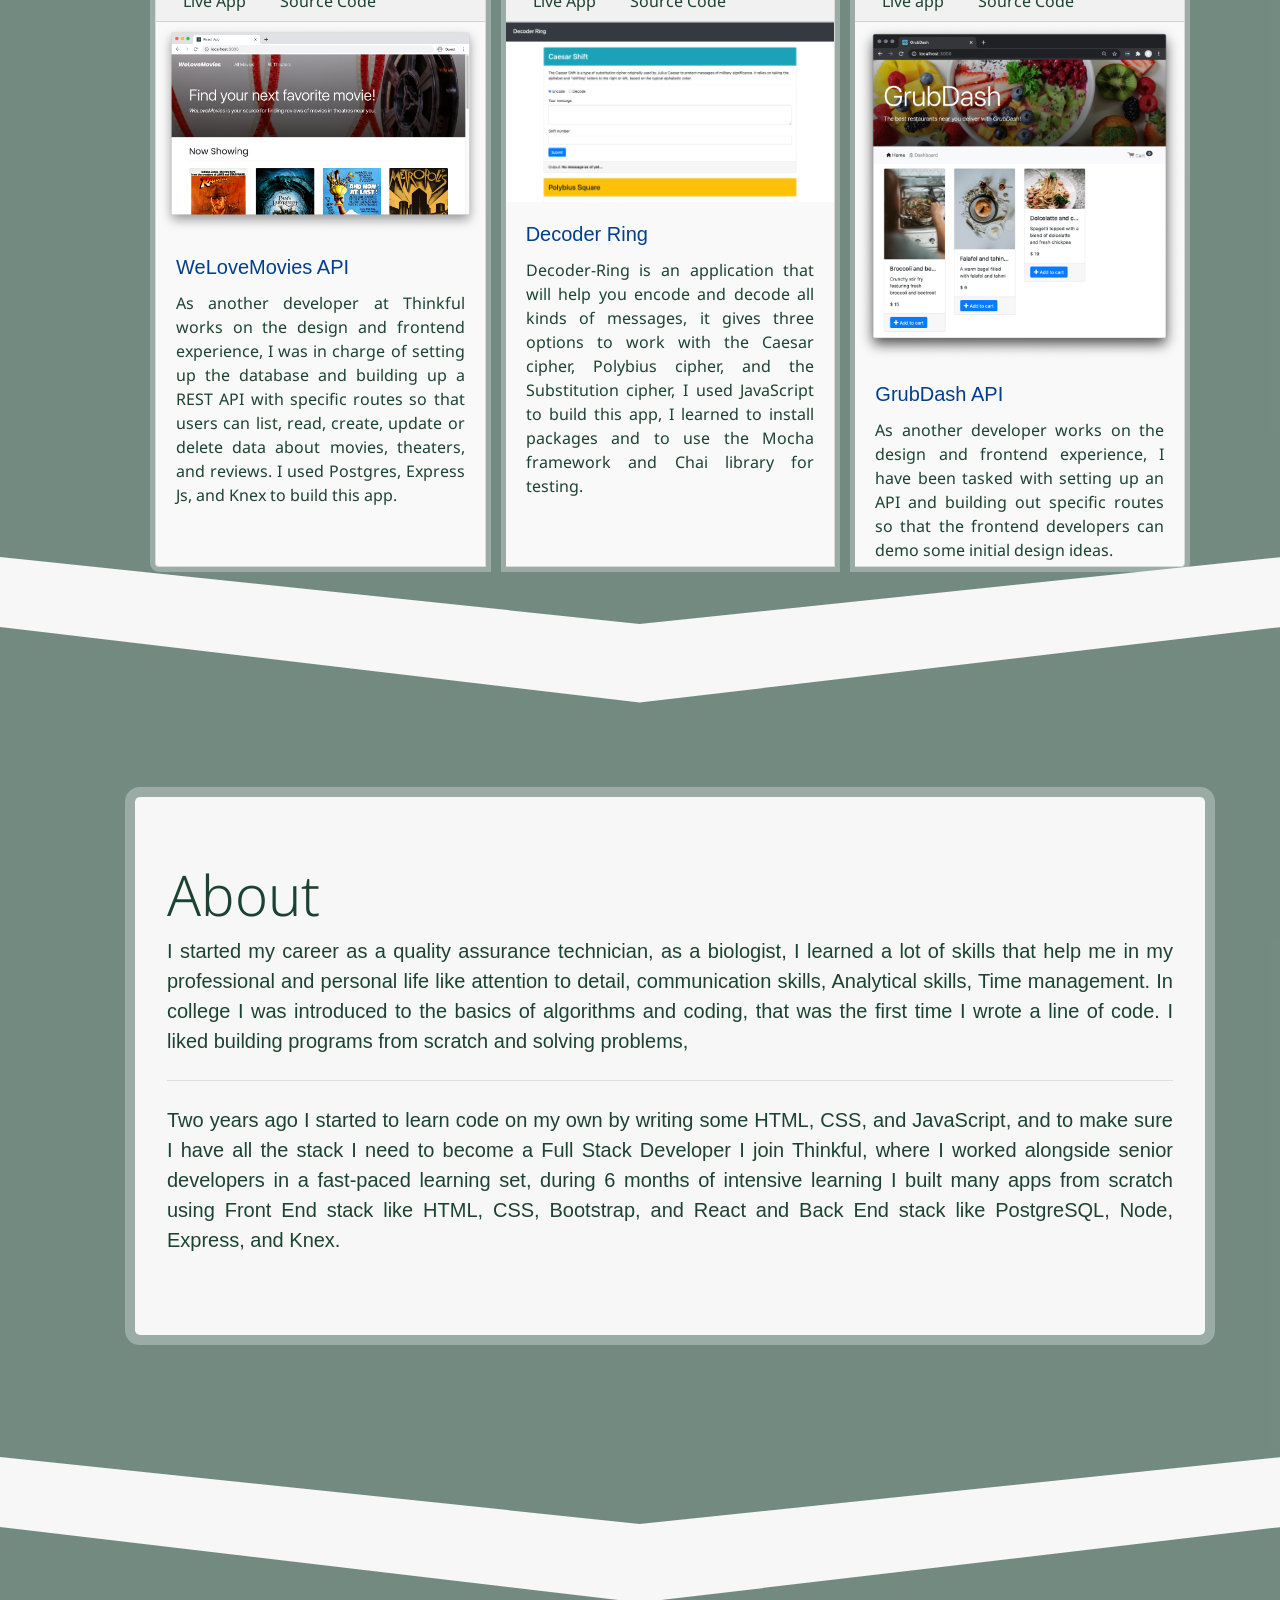
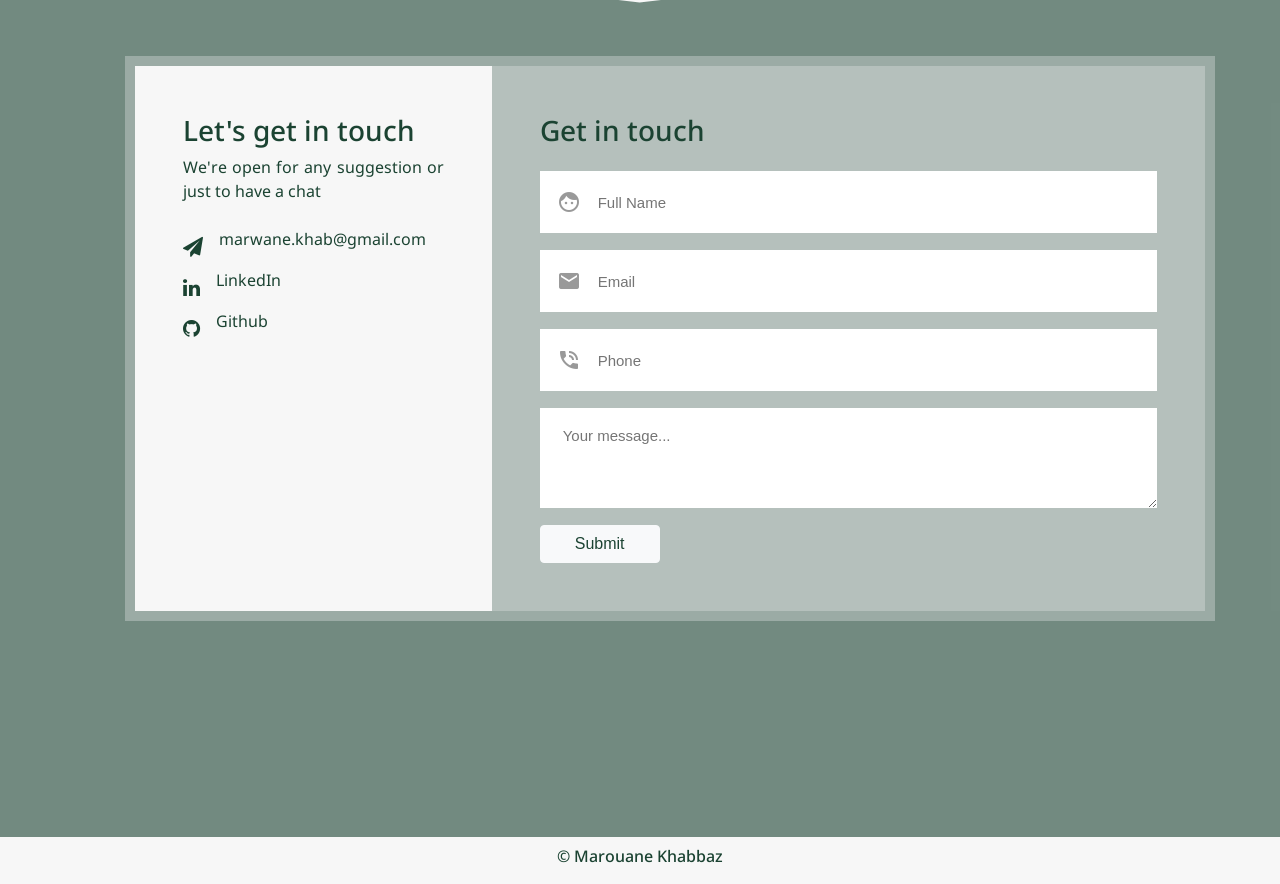
==== commit 60a04081: "Update index.html" ====
--- a/index.html
+++ b/index.html
@@ -53,7 +53,7 @@
         <img src="images/profile.jpeg" class="profile" alt="My picture" > 
         <h1 class="title ">Full Stack Developer </h1> 
         <p >
-          My name is Marouane, I’m a full-stack developer in New York. I have experience In building full stack applications using 
+          My name is Marouane, I’m a full-stack developer in New York. I have experience in building full stack applications using 
           JavaScript and React for the Front-End and Node and Express Js for the Back-End,
            I recently completed the Thinkful Engineering program, where I learned industry best practices and web development 
            standards during the program I built many applications you can check them out below. 
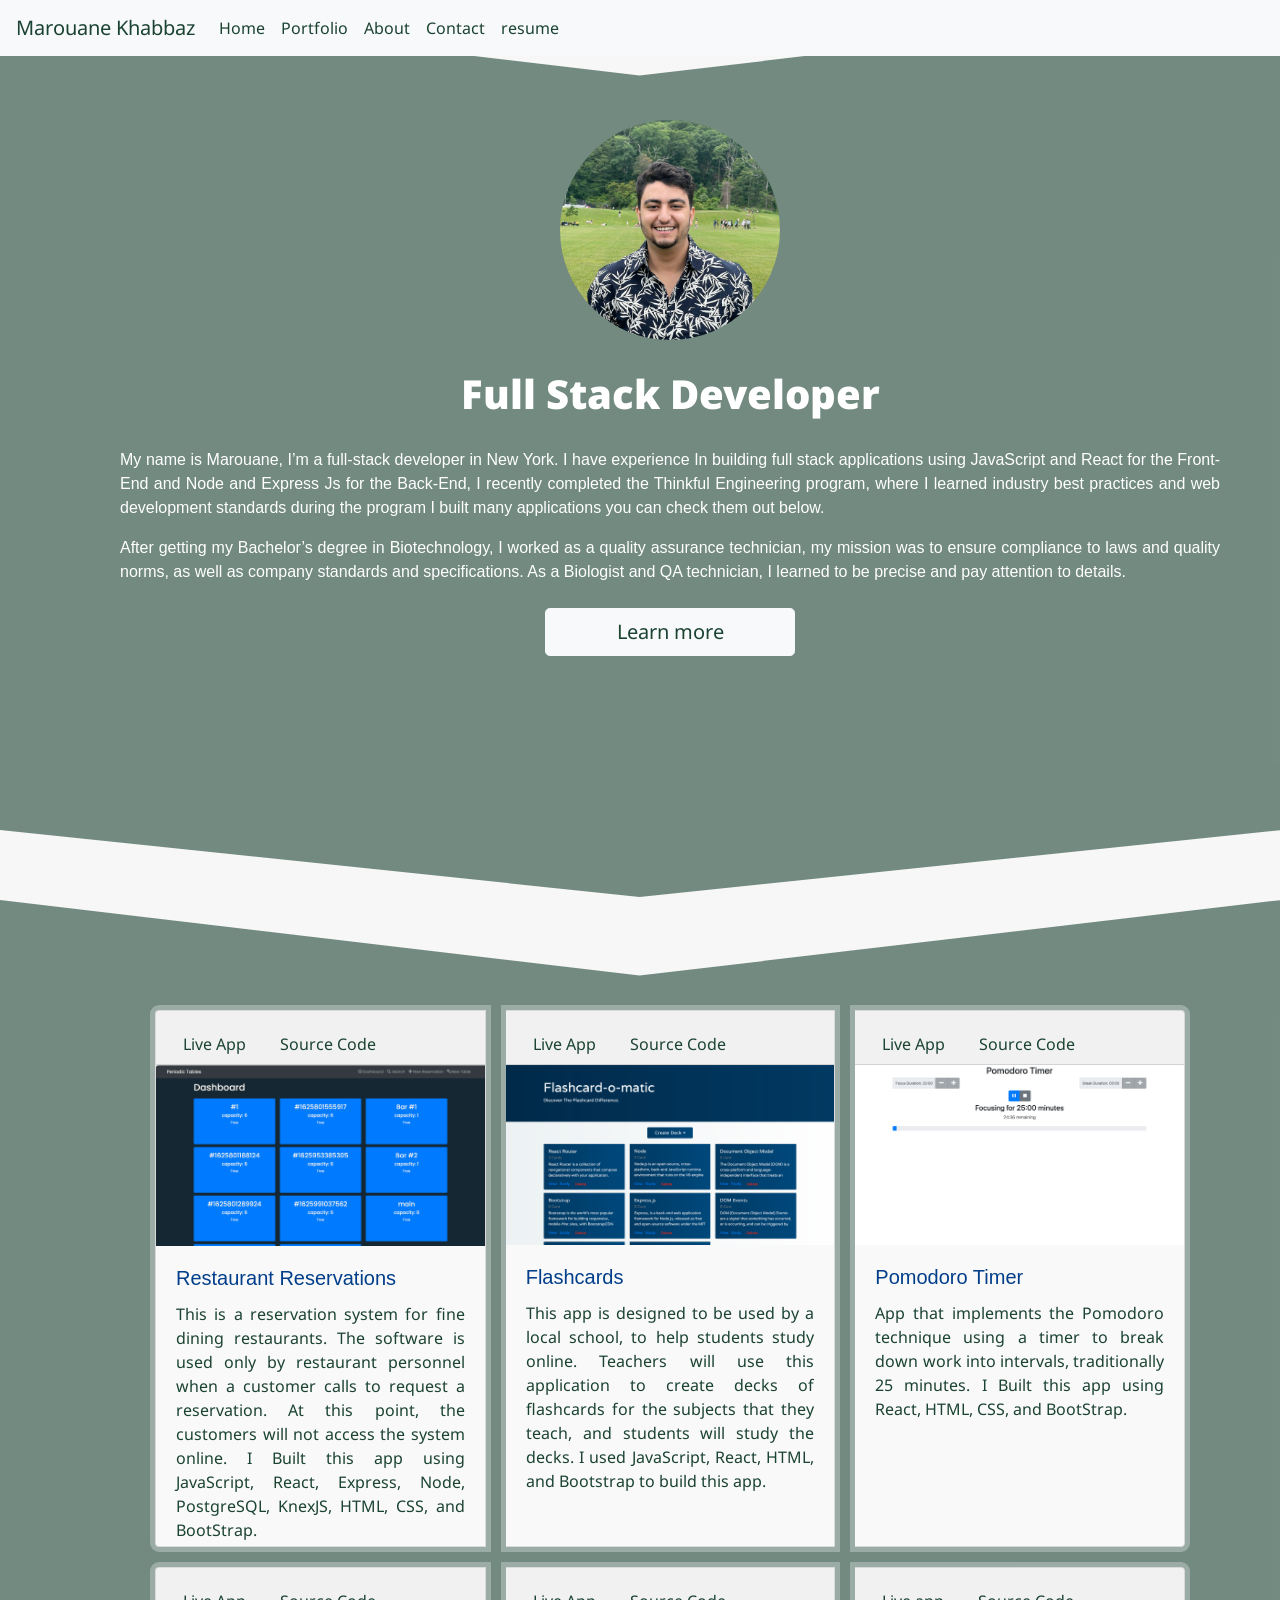
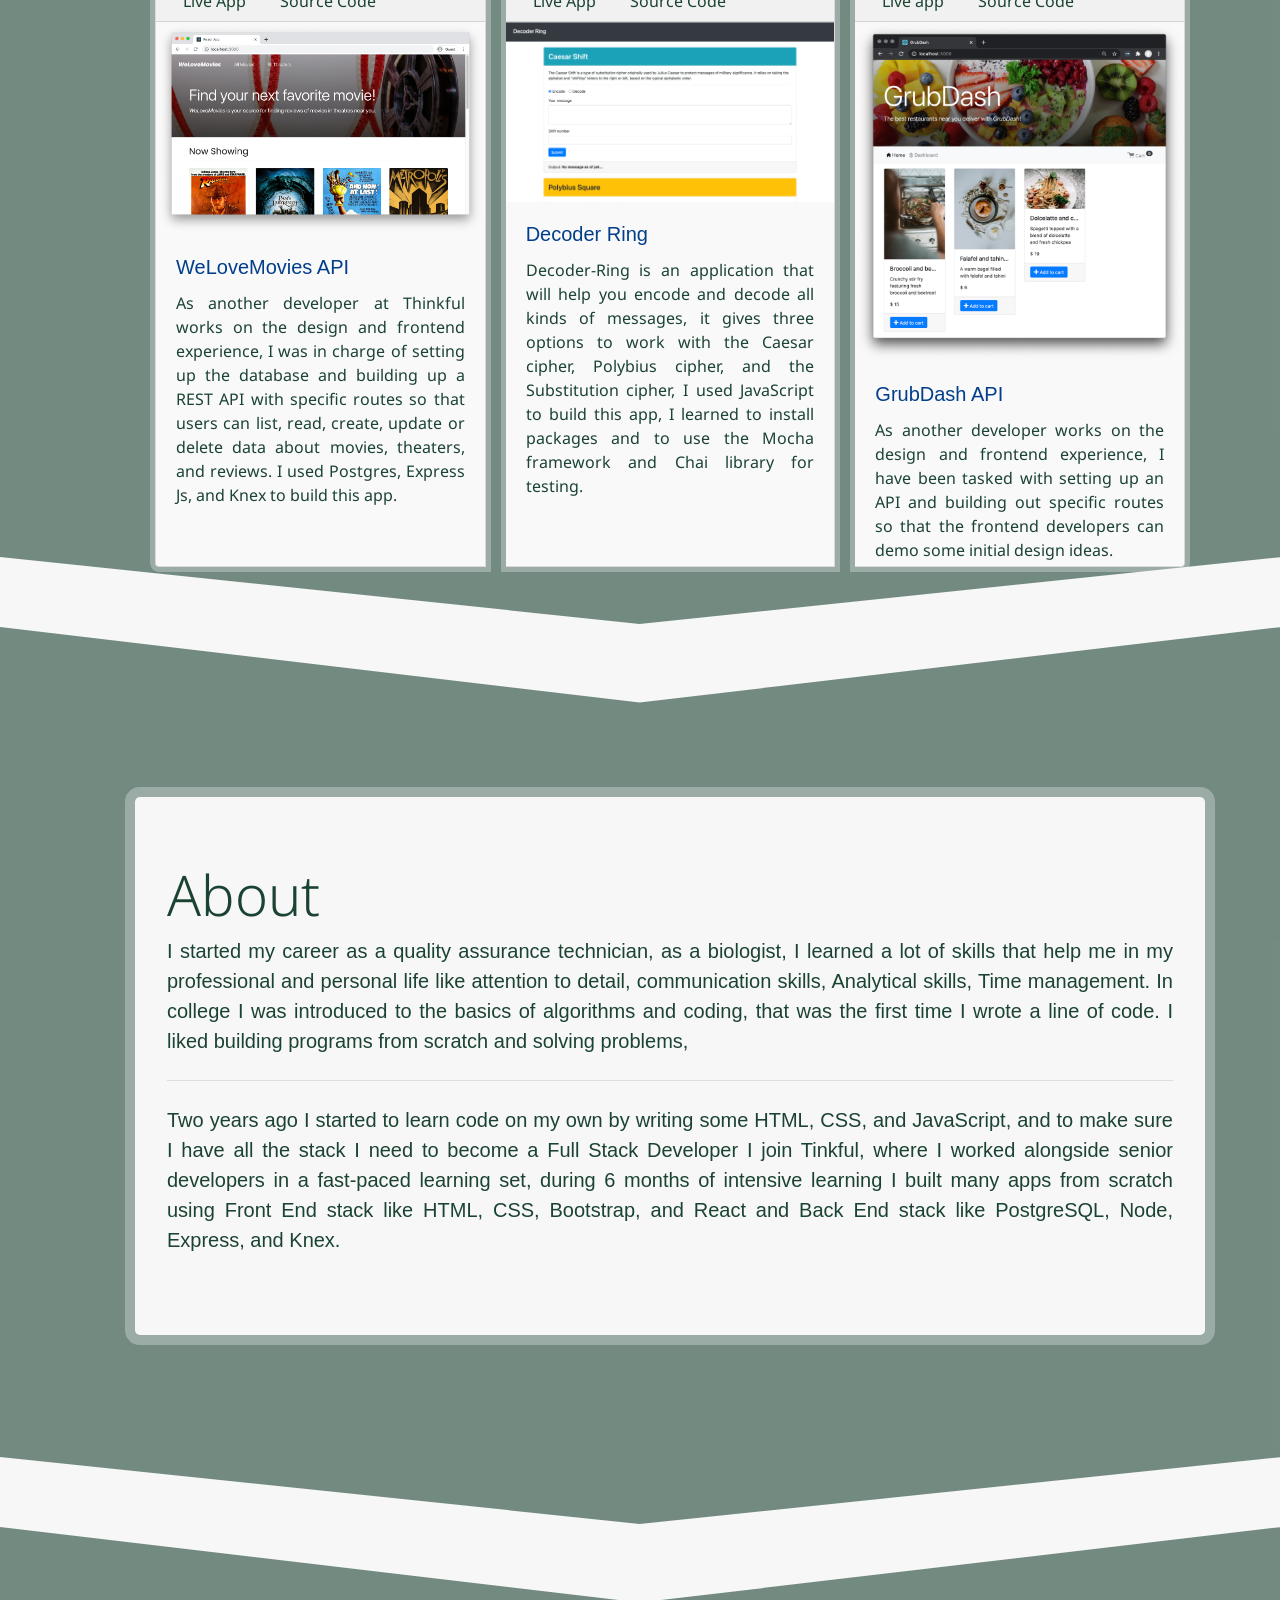
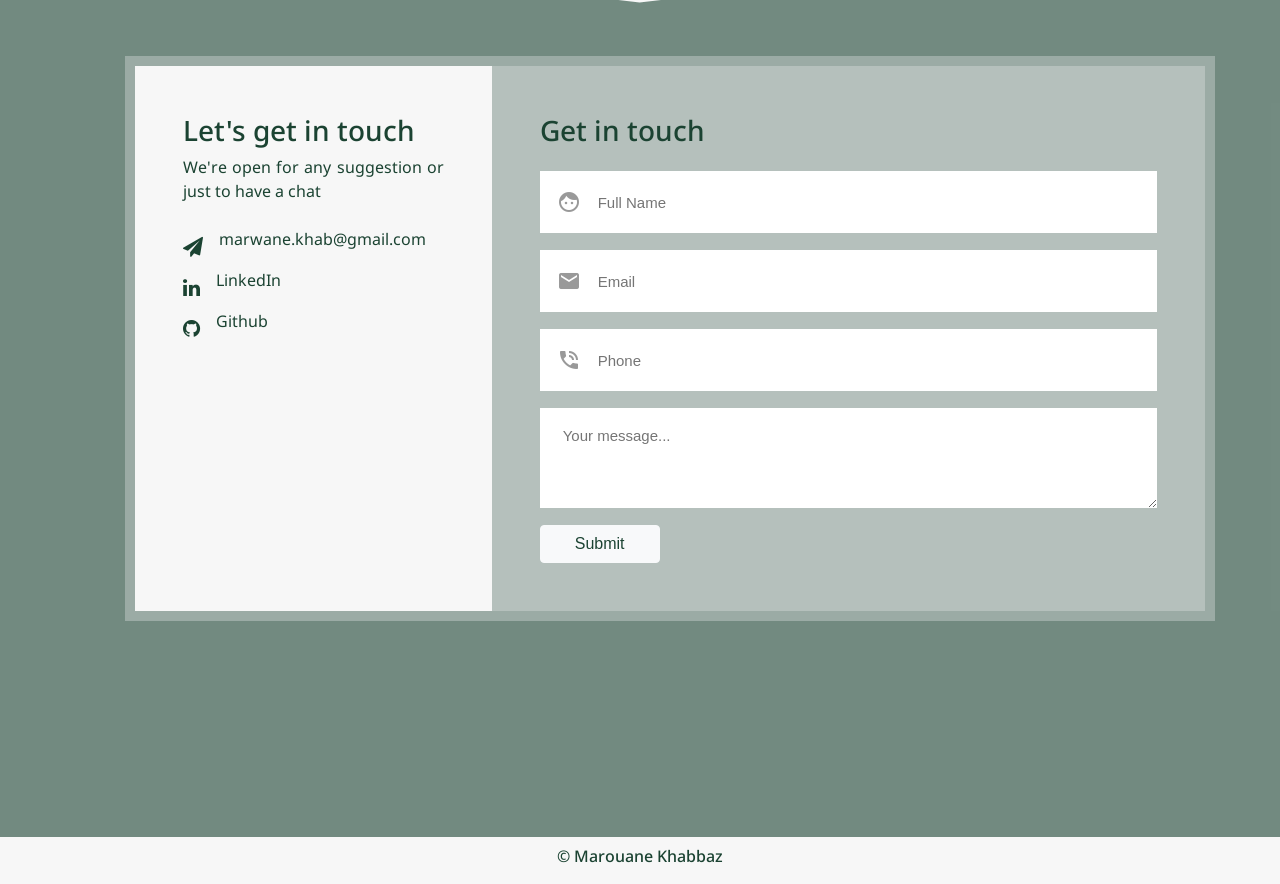
==== commit 864ad475: "Add files via upload" ====
--- a/index.html
+++ b/index.html
@@ -30,6 +30,7 @@
           <a class="nav-item nav-link" href="#portfolio">Portfolio</a>
           <a class="nav-item nav-link" href="#about">About</a>
           <a class="nav-item nav-link " href="#contact">Contact</a>
+          <a class="nav-item nav-link " target="blank" href="images/Marouane Khabbaz_Full Stack Developer (14).pdf">resume</a>
         </div>
       </div>
     </nav>
@@ -53,7 +54,7 @@
         <img src="images/profile.jpeg" class="profile" alt="My picture" > 
         <h1 class="title ">Full Stack Developer </h1> 
         <p >
-          My name is Marouane, I’m a full-stack developer in New York. I have experience in building full stack applications using 
+          My name is Marouane, I’m a full-stack developer in New York. I have experience In building full stack applications using 
           JavaScript and React for the Front-End and Node and Express Js for the Back-End,
            I recently completed the Thinkful Engineering program, where I learned industry best practices and web development 
            standards during the program I built many applications you can check them out below. 
@@ -293,7 +294,7 @@
           <hr class="my-4">
           <p class="lead">
             Two years ago I started to learn code on my own by writing some HTML, CSS, and JavaScript, and to make sure I have
-        all the stack I need to become a Full Stack Developer I join Thinkful, where I worked alongside senior developers in a fast-paced 
+        all the stack I need to become a Full Stack Developer I join Tinkful, where I worked alongside senior developers in a fast-paced 
         learning set, during 6 months of intensive learning I built many apps from scratch using Front End stack like HTML, CSS, Bootstrap, and React
         and Back End stack like PostgreSQL, Node, Express, and Knex. 
           </p>
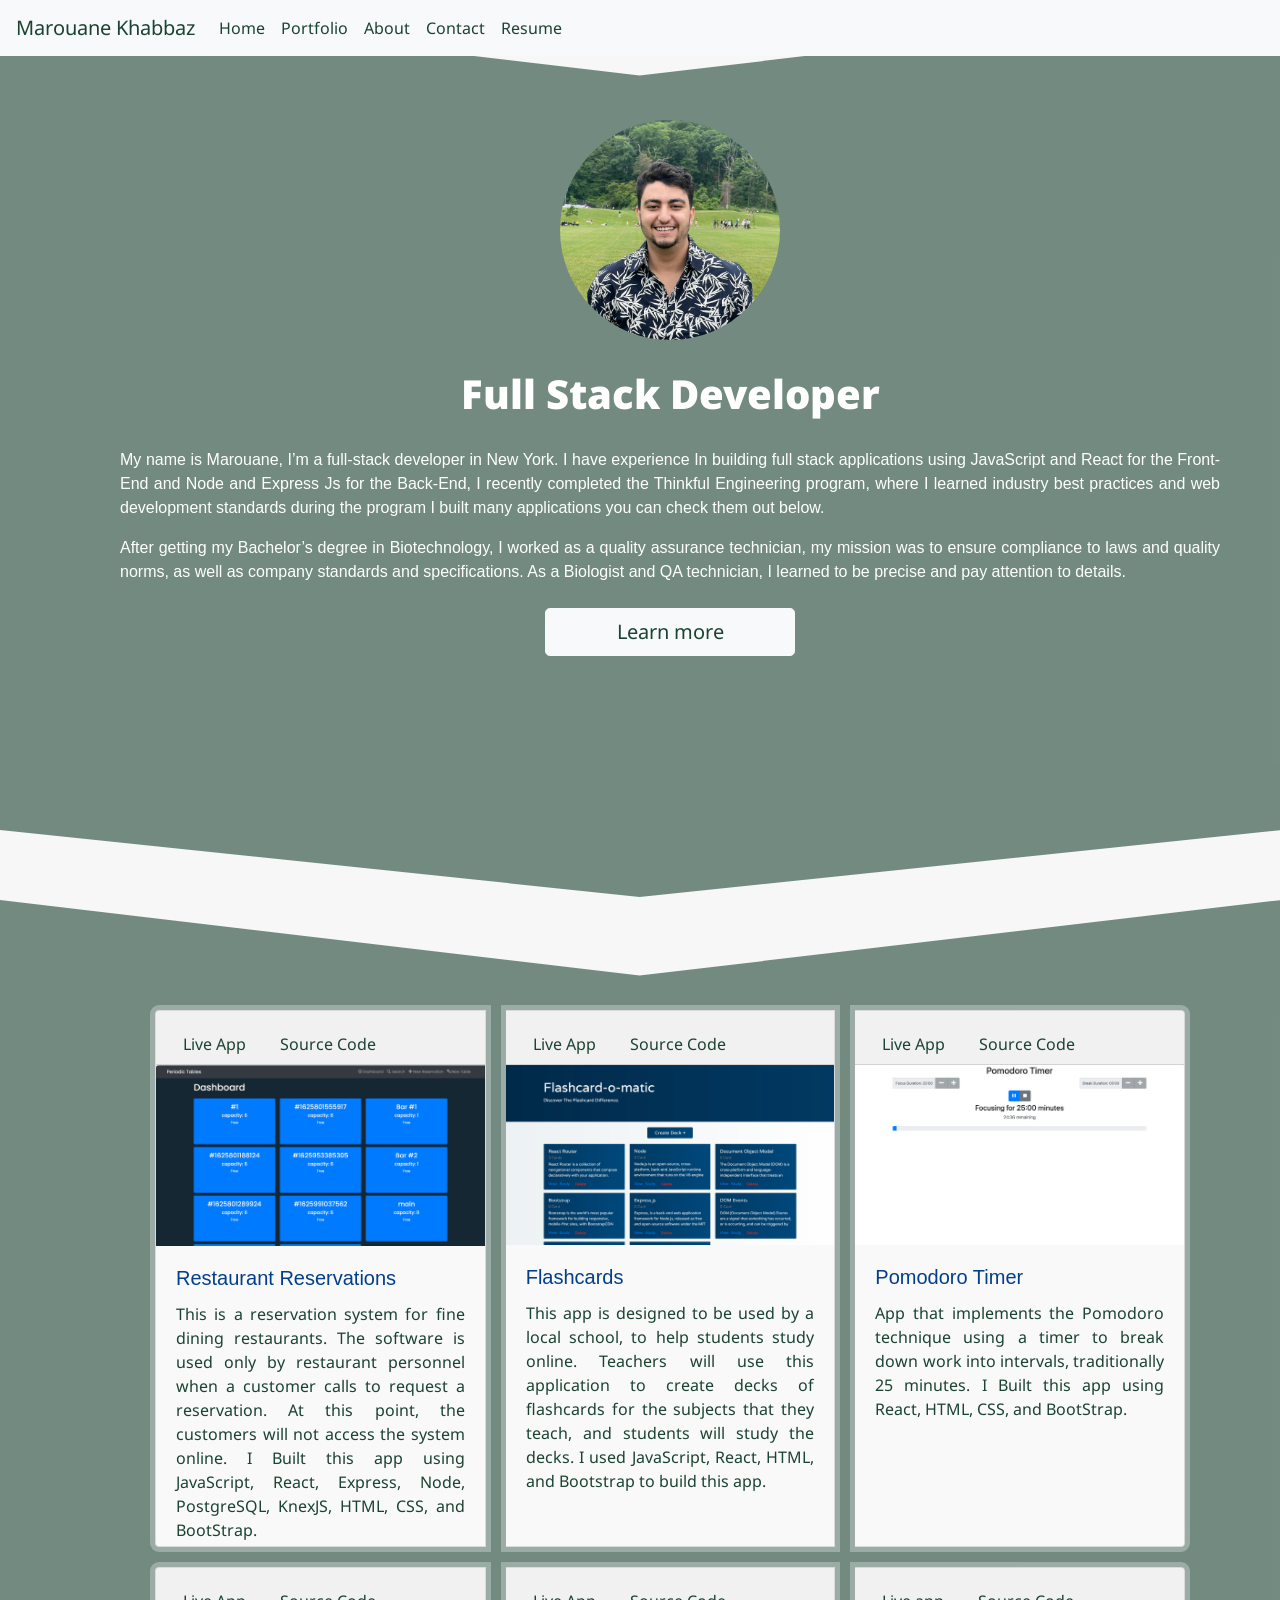
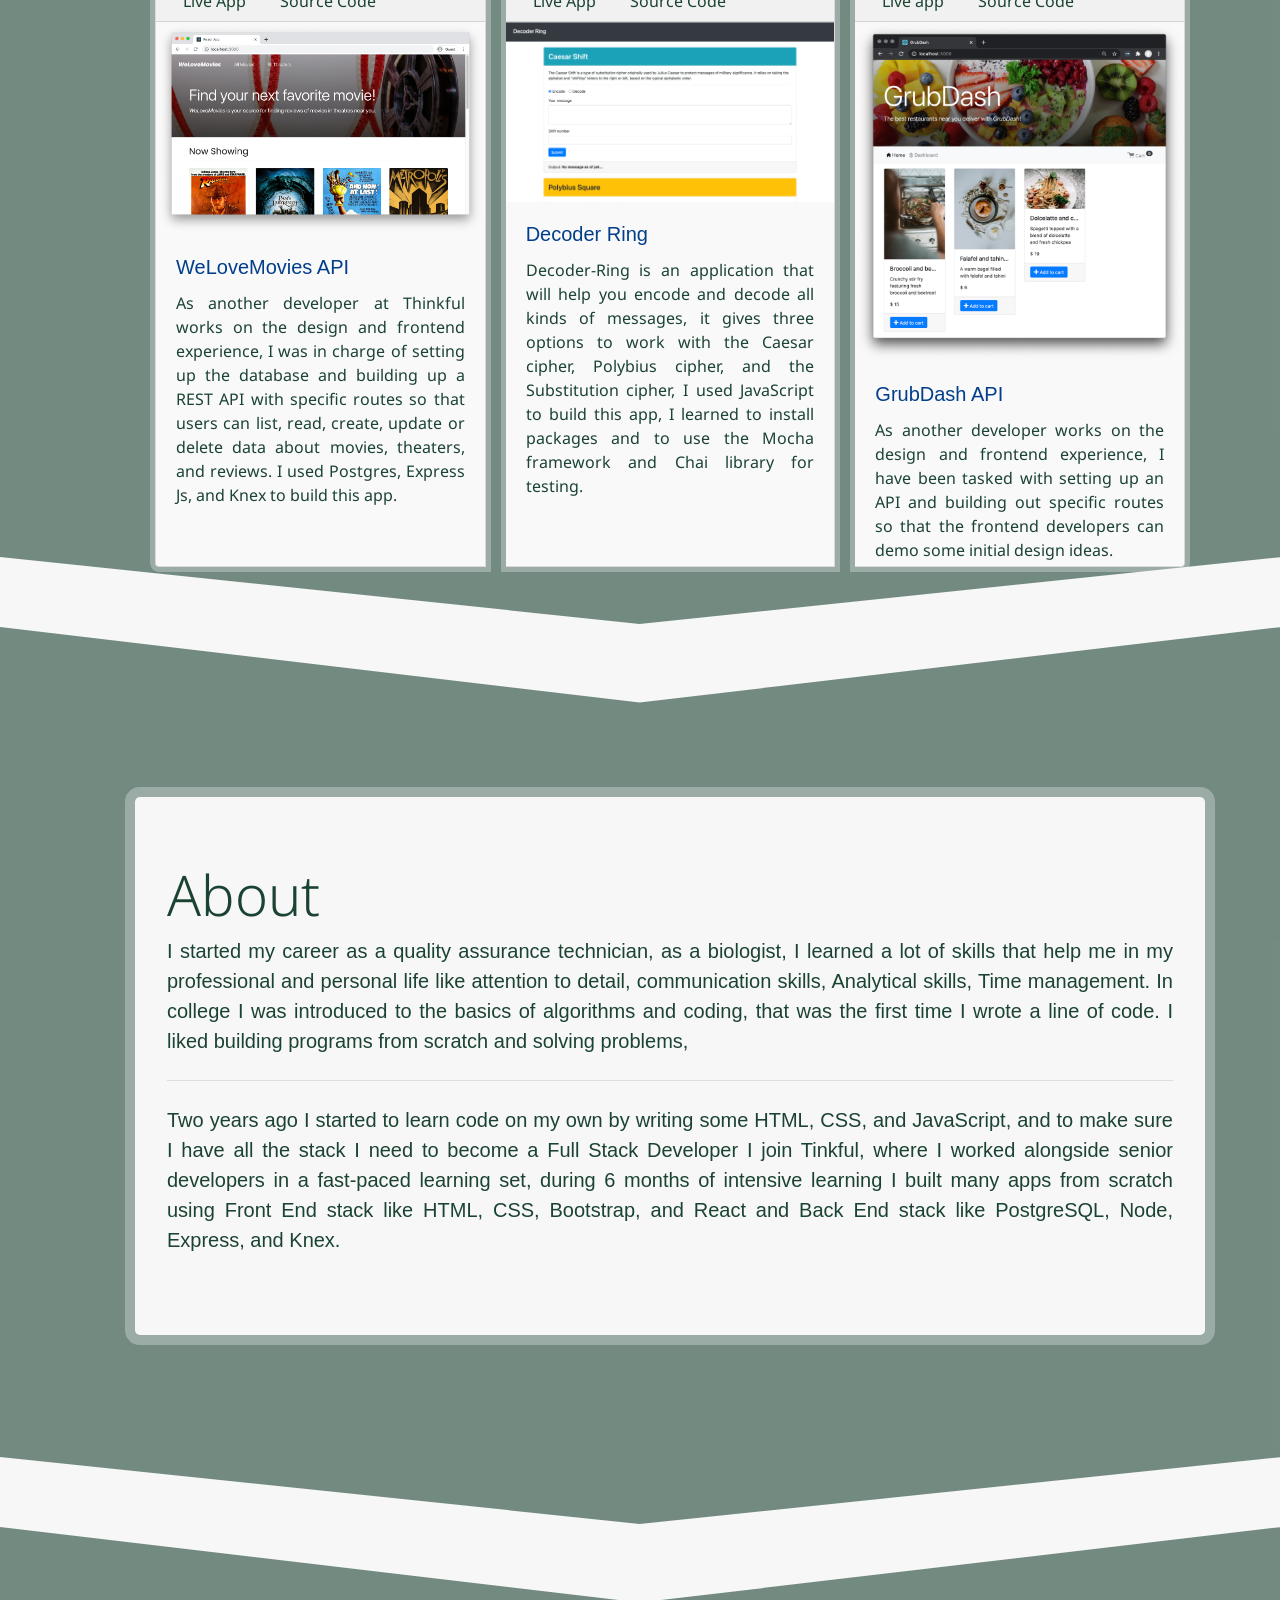
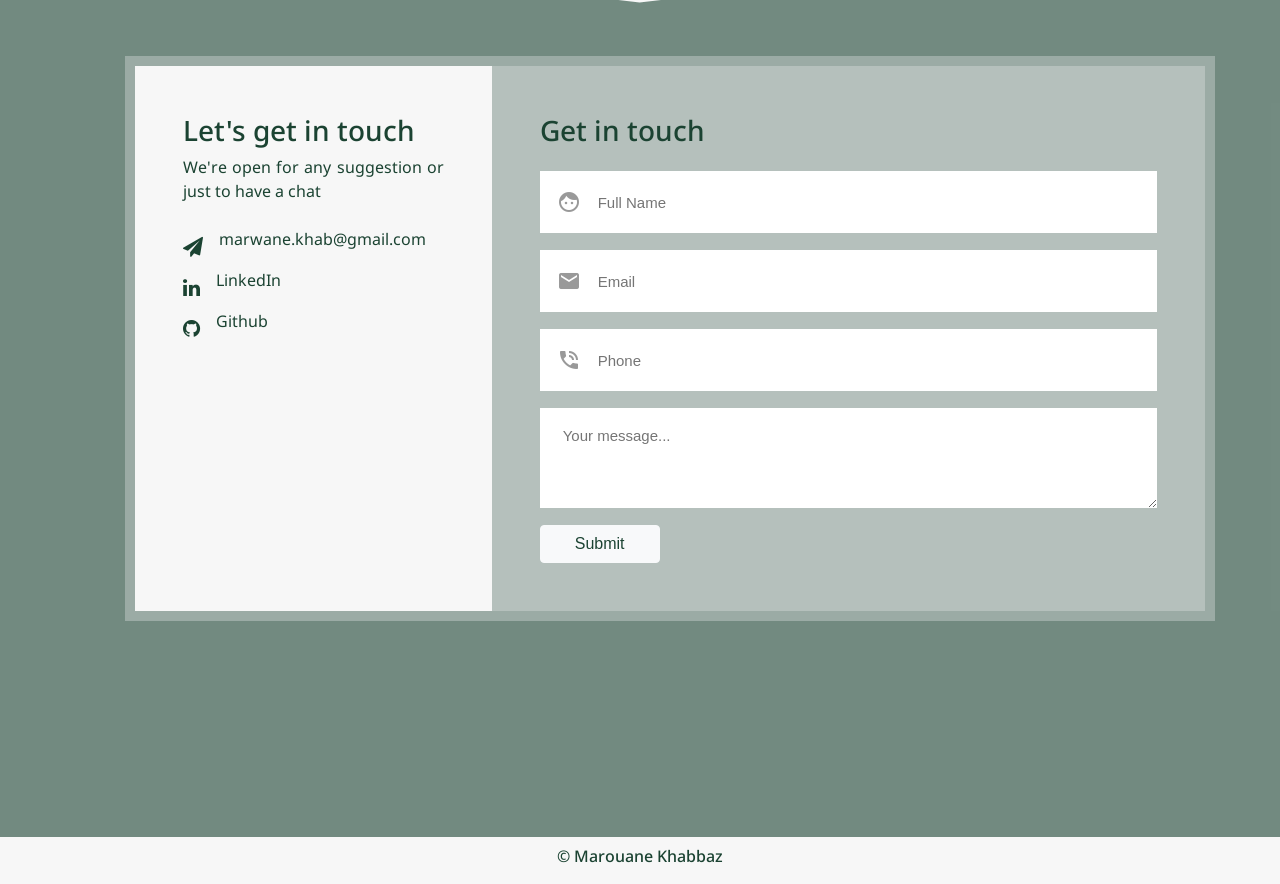
==== commit 2085a554: "Update index.html" ====
--- a/index.html
+++ b/index.html
@@ -30,7 +30,7 @@
           <a class="nav-item nav-link" href="#portfolio">Portfolio</a>
           <a class="nav-item nav-link" href="#about">About</a>
           <a class="nav-item nav-link " href="#contact">Contact</a>
-          <a class="nav-item nav-link " target="blank" href="images/Marouane Khabbaz_Full Stack Developer (14).pdf">resume</a>
+          <a class="nav-item nav-link " target="blank" href="images/Marouane Khabbaz_Full Stack Developer (14).pdf">Resume</a>
         </div>
       </div>
     </nav>
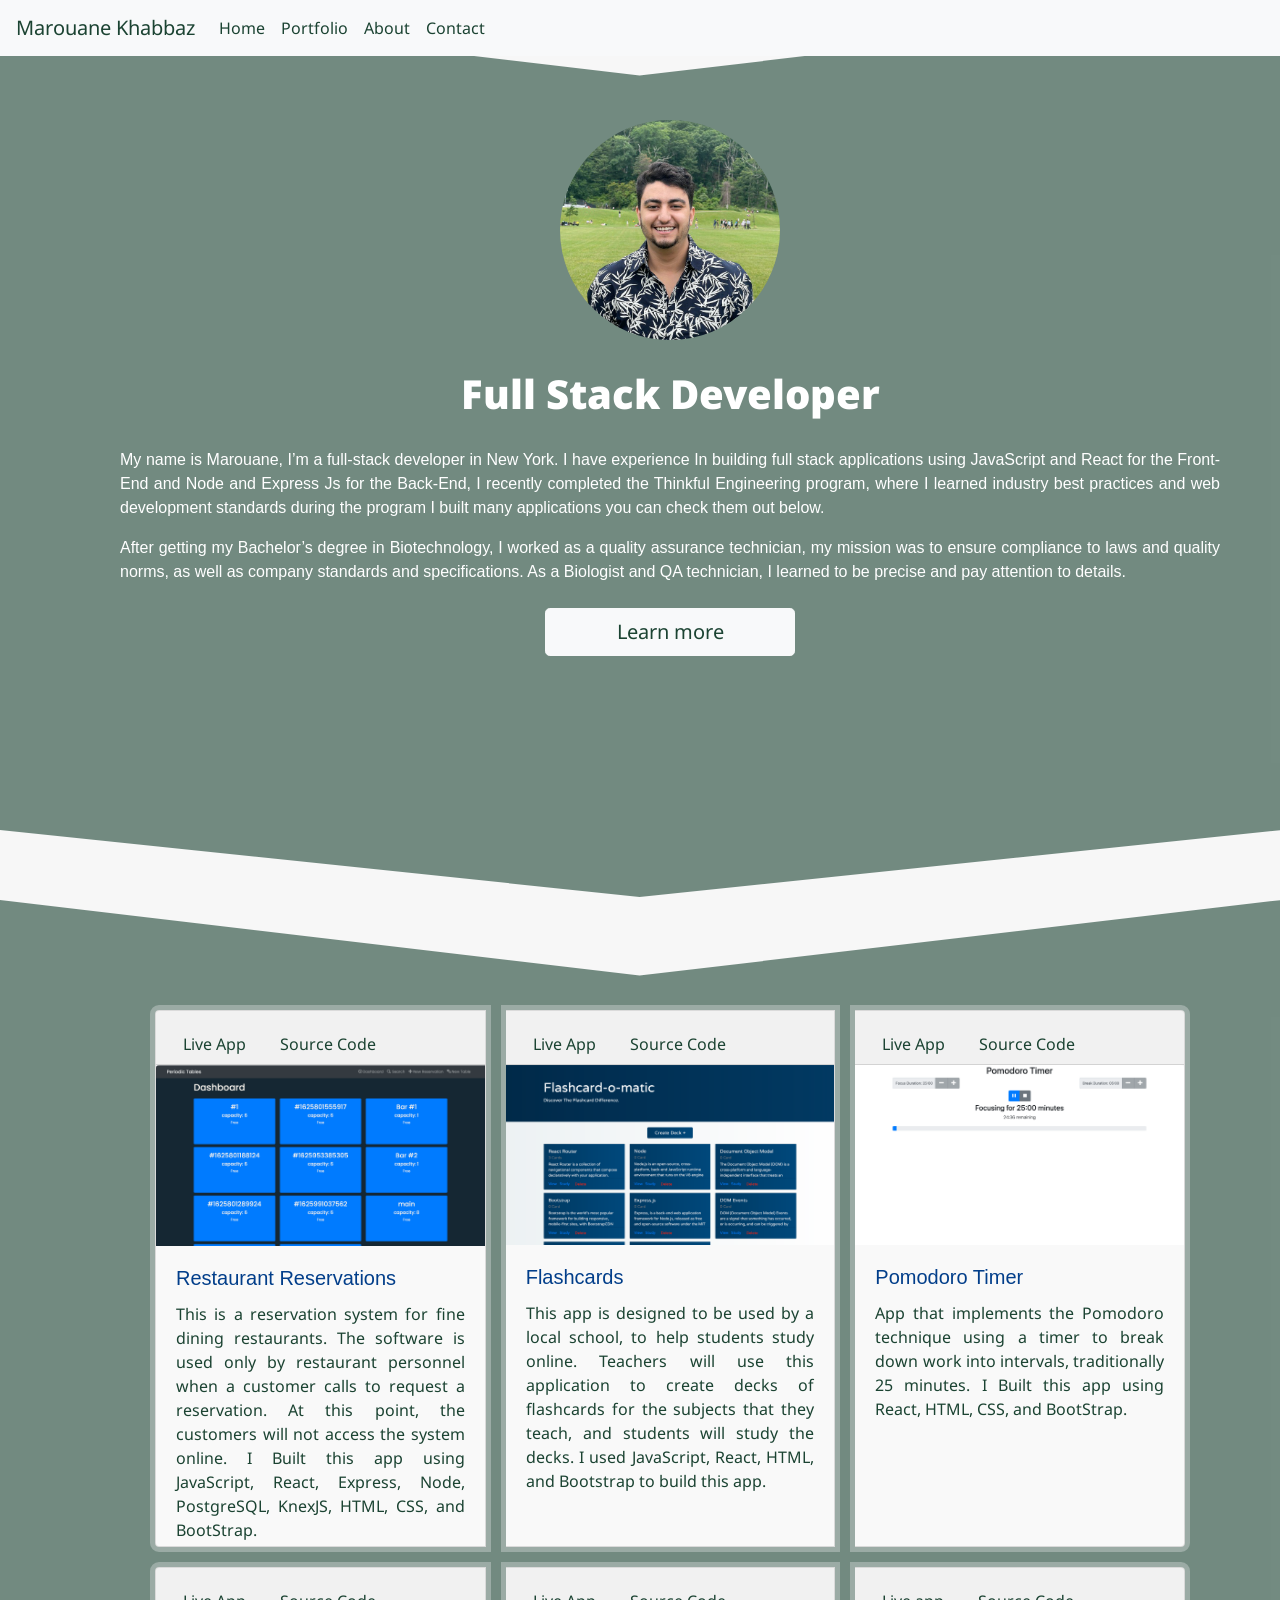
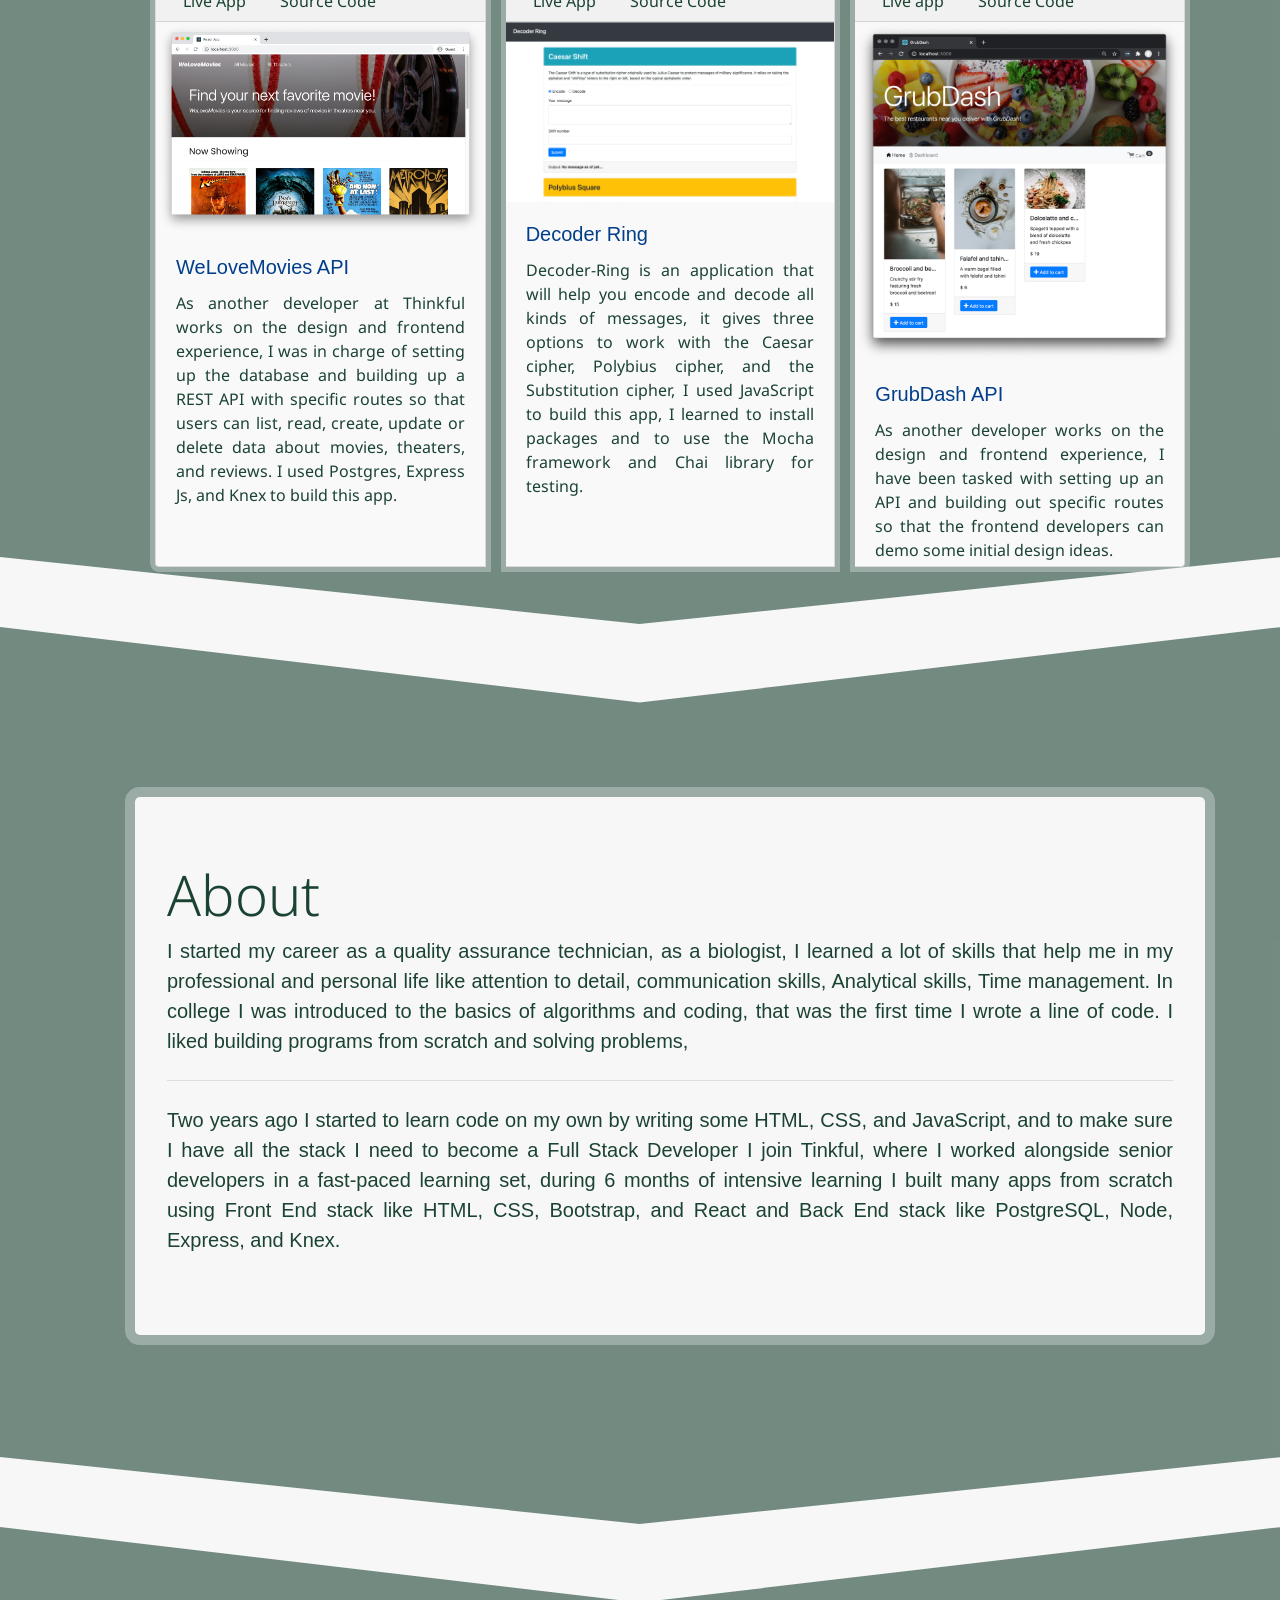
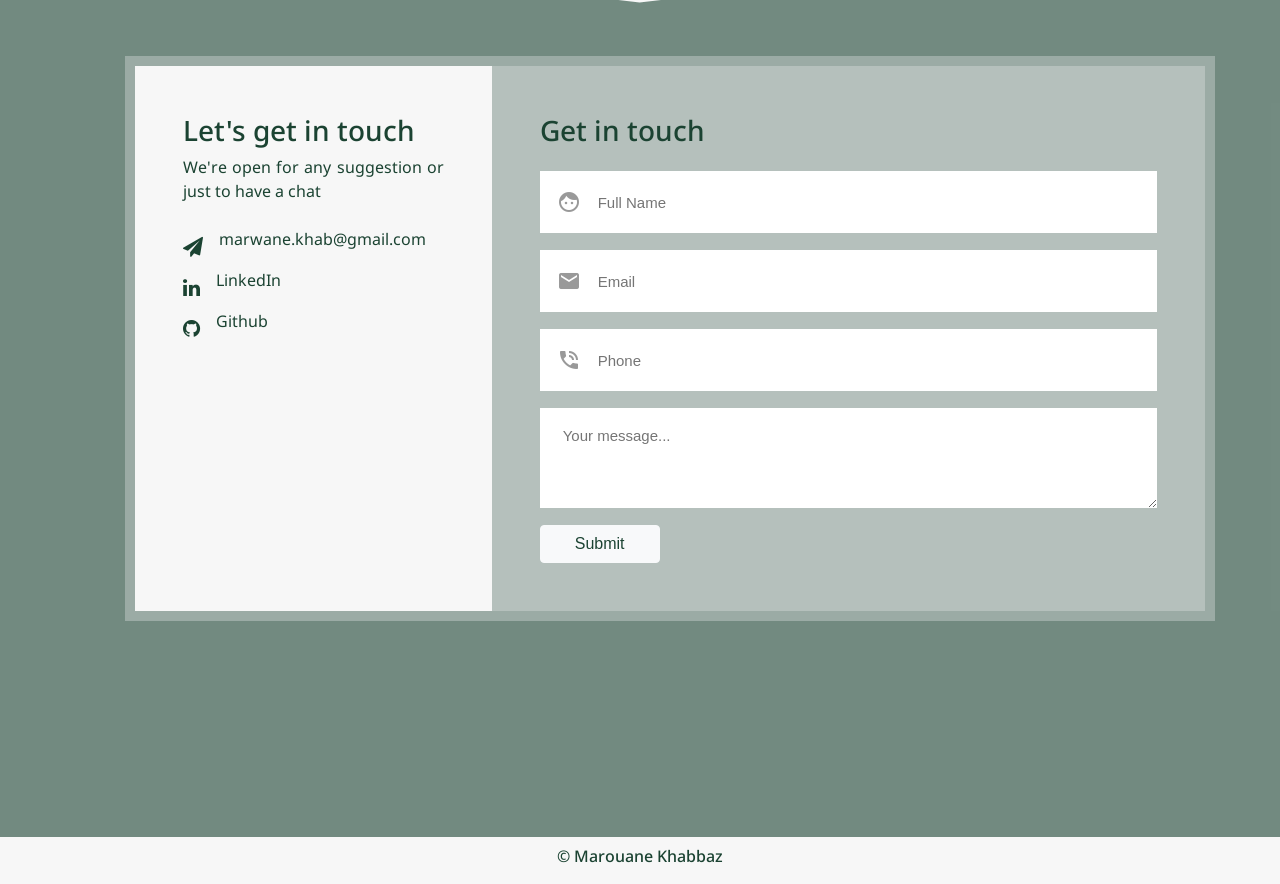
==== commit c1d42d64: "Update index.html" ====
--- a/index.html
+++ b/index.html
@@ -1,6 +1,17 @@
 <!doctype html>
 <html lang="en">
   <head>
+	  
+	  <!-- Global site tag (gtag.js) - Google Analytics -->
+<script async src="https://www.googletagmanager.com/gtag/js?id=G-W1VJ382M2X"></script>
+<script>
+  window.dataLayer = window.dataLayer || [];
+  function gtag(){dataLayer.push(arguments);}
+  gtag('js', new Date());
+
+  gtag('config', 'G-W1VJ382M2X');
+</script>
+	  
     <!-- Required meta tags -->
     <meta charset="utf-8">
     <meta name="viewport" content="width=device-width, initial-scale=1, shrink-to-fit=no">
@@ -30,7 +41,7 @@
           <a class="nav-item nav-link" href="#portfolio">Portfolio</a>
           <a class="nav-item nav-link" href="#about">About</a>
           <a class="nav-item nav-link " href="#contact">Contact</a>
-          <a class="nav-item nav-link " target="blank" href="images/Marouane Khabbaz_Full Stack Developer (14).pdf">Resume</a>
+<!--           <a class="nav-item nav-link " target="blank" href="images/Marouane Khabbaz_Full Stack Developer (14).pdf">Resume</a> -->
         </div>
       </div>
     </nav>
@@ -437,6 +448,9 @@
     <script src="https://code.jquery.com/jquery-3.2.1.slim.min.js" integrity="sha384-KJ3o2DKtIkvYIK3UENzmM7KCkRr/rE9/Qpg6aAZGJwFDMVNA/GpGFF93hXpG5KkN" crossorigin="anonymous"></script>
     <script src="https://cdnjs.cloudflare.com/ajax/libs/popper.js/1.12.9/umd/popper.min.js" integrity="sha384-ApNbgh9B+Y1QKtv3Rn7W3mgPxhU9K/ScQsAP7hUibX39j7fakFPskvXusvfa0b4Q" crossorigin="anonymous"></script>
     <script src="https://maxcdn.bootstrapcdn.com/bootstrap/4.0.0/js/bootstrap.min.js" integrity="sha384-JZR6Spejh4U02d8jOt6vLEHfe/JQGiRRSQQxSfFWpi1MquVdAyjUar5+76PVCmYl" crossorigin="anonymous"></script>
+
+
+
     
   </body>
 </html>
